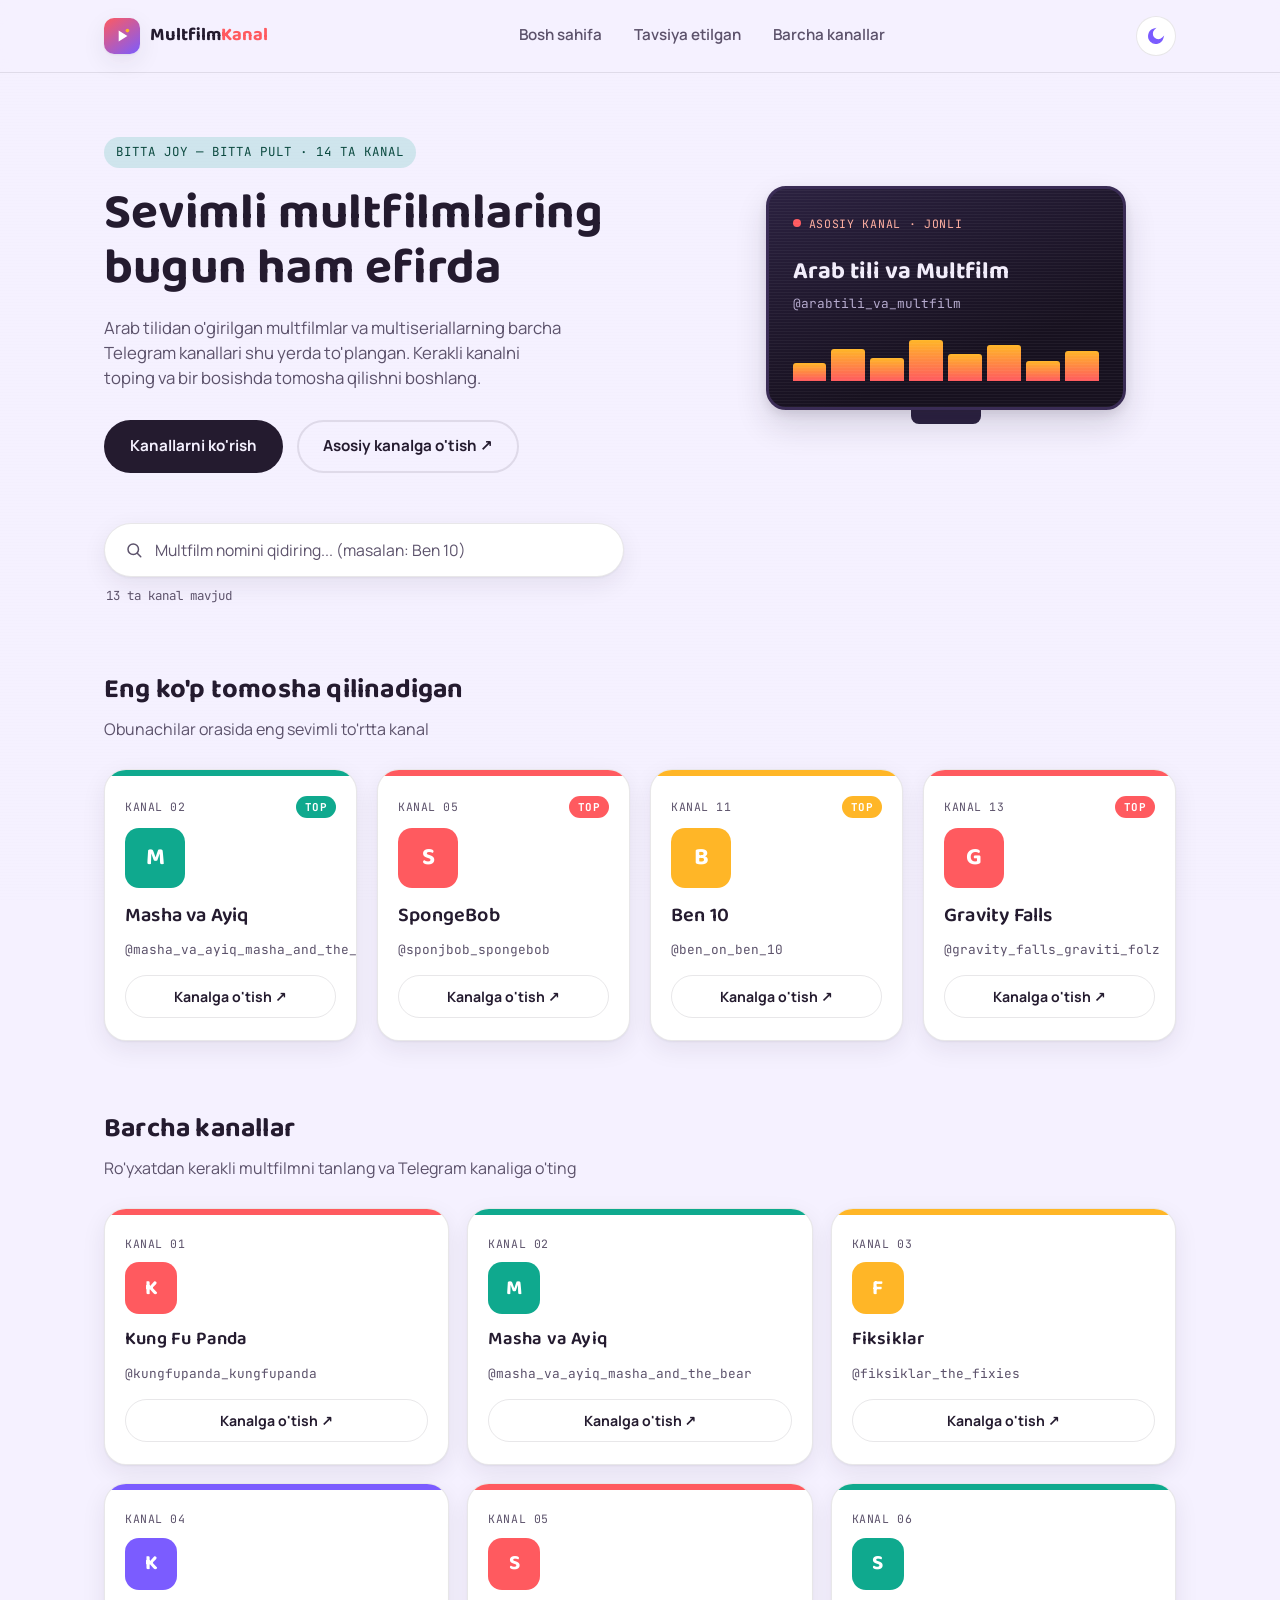
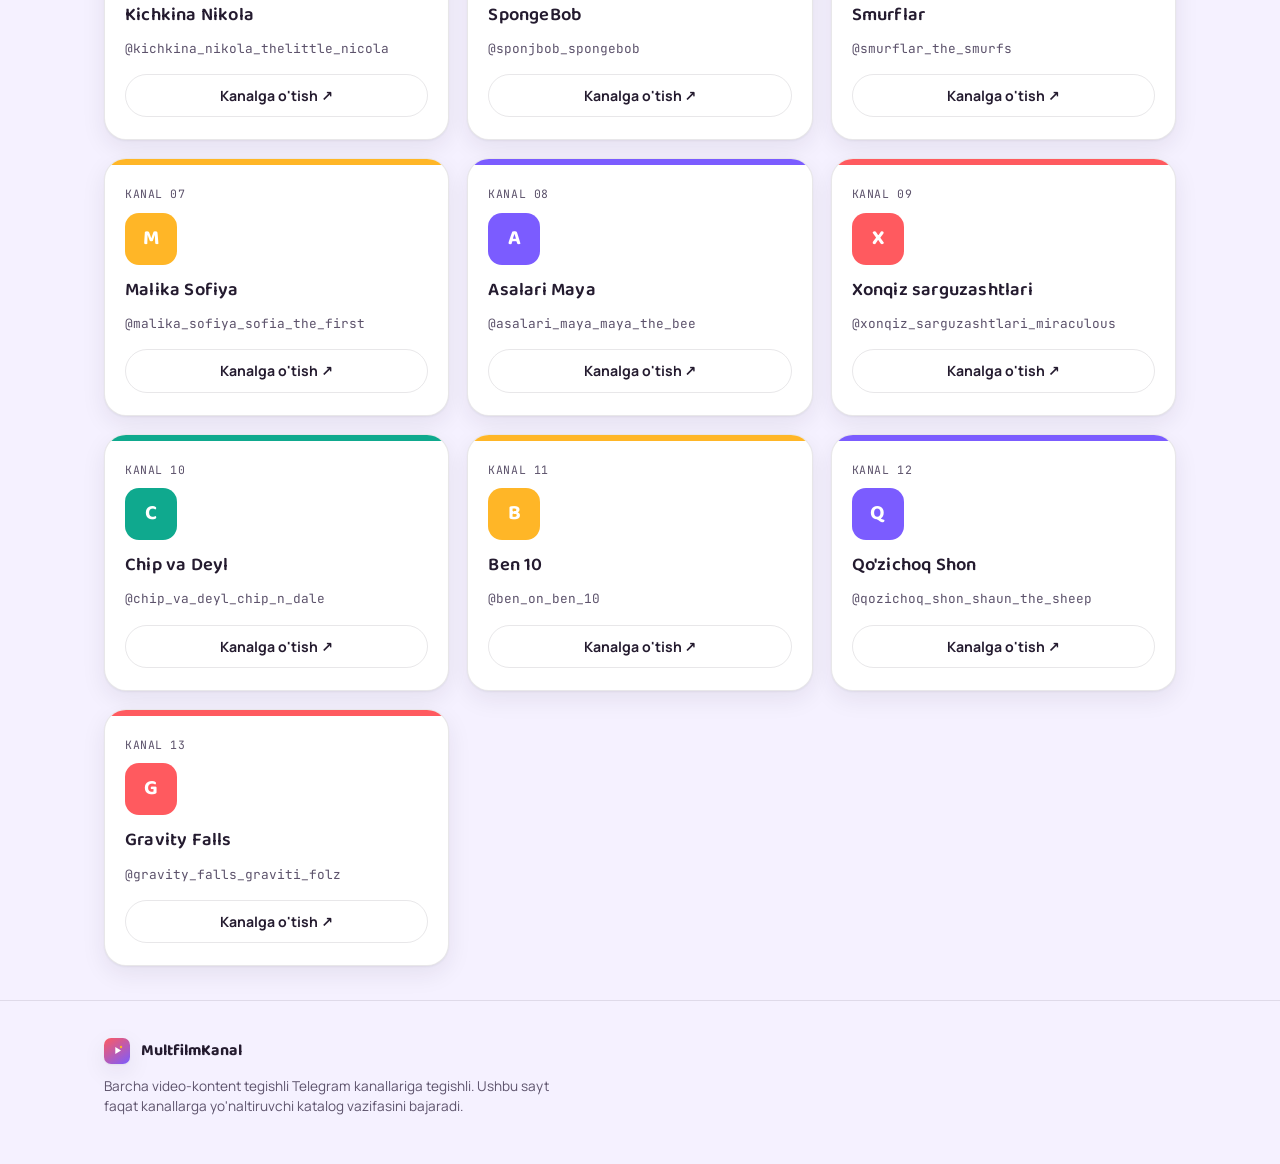
==== index.html @ b019adf6 "Rename index (1).html to index.html" ====
<!DOCTYPE html>
<html lang="uz">
<head>
<meta charset="UTF-8">
<meta name="viewport" content="width=device-width, initial-scale=1.0">
<title>Multfilm Kanal — Arabcha multfilmlar to'plami</title>
<meta name="description" content="Bolalar uchun sevimli multfilmlarning Telegram kanallari bir joyda. Masha va Ayiq, SpongeBob, Ben 10 va yana ko'plab multiseriallar.">
<link rel="preconnect" href="https://fonts.googleapis.com">
<link href="https://fonts.googleapis.com/css2?family=Baloo+2:wght@500;600;700;800&family=Manrope:wght@400;500;600;700;800&family=JetBrains+Mono:wght@500;700&display=swap" rel="stylesheet">
<style>
/* ============================================
   TOKENS
   ============================================ */
:root{
  --paper: #F5F1FF;
  --paper-alt: #FFFFFF;
  --ink: #241B2F;
  --ink-soft: #5C526B;
  --line: rgba(36,27,47,0.10);

  --coral: #FF5A5F;
  --coral-ink: #7A1F22;
  --teal: #0FA98E;
  --teal-ink: #0B4A40;
  --gold: #FFB627;
  --gold-ink: #6B4B00;
  --violet: #7B5CFF;
  --violet-ink: #362472;

  --card-bg: #FFFFFF;
  --shadow: 0 1px 2px rgba(36,27,47,0.06), 0 8px 24px rgba(36,27,47,0.08);
  --shadow-hover: 0 4px 10px rgba(36,27,47,0.10), 0 16px 32px rgba(36,27,47,0.14);

  --radius-lg: 22px;
  --radius-md: 14px;
  --radius-sm: 8px;

  --font-display: 'Baloo 2', system-ui, sans-serif;
  --font-body: 'Manrope', system-ui, sans-serif;
  --font-mono: 'JetBrains Mono', monospace;

  color-scheme: light;
}

html[data-theme="dark"]{
  --paper: #17131F;
  --paper-alt: #1E1929;
  --ink: #F1ECFA;
  --ink-soft: #B3A8CC;
  --line: rgba(241,236,250,0.10);

  --card-bg: #241D31;
  --shadow: 0 1px 2px rgba(0,0,0,0.3), 0 8px 24px rgba(0,0,0,0.35);
  --shadow-hover: 0 4px 10px rgba(0,0,0,0.35), 0 16px 40px rgba(0,0,0,0.45);
  color-scheme: dark;
}

*{ box-sizing: border-box; }
html{ scroll-behavior: smooth; }
body{
  margin:0;
  background: var(--paper);
  color: var(--ink);
  font-family: var(--font-body);
  line-height: 1.5;
  -webkit-font-smoothing: antialiased;
  transition: background 0.35s ease, color 0.35s ease;
}

.wrap{
  max-width: 1120px;
  margin: 0 auto;
  padding: 0 24px;
}

h1,h2,h3{ font-family: var(--font-display); margin: 0; letter-spacing: 0.2px; }

a{ color: inherit; text-decoration: none; }

::selection{ background: var(--coral); color: white; }

/* faint CRT scanline texture, ambient only */
.scanlines{
  position: fixed;
  inset: 0;
  pointer-events: none;
  z-index: 1;
  opacity: 0.35;
  background: repeating-linear-gradient(
    0deg,
    rgba(36,27,47,0.02) 0px,
    rgba(36,27,47,0.02) 1px,
    transparent 1px,
    transparent 3px
  );
  mix-blend-mode: multiply;
}
html[data-theme="dark"] .scanlines{
  background: repeating-linear-gradient(
    0deg,
    rgba(255,255,255,0.02) 0px,
    rgba(255,255,255,0.02) 1px,
    transparent 1px,
    transparent 3px
  );
  mix-blend-mode: screen;
  opacity: 0.25;
}

@media (prefers-reduced-motion: reduce){
  html{ scroll-behavior: auto; }
  *{ animation-duration: 0.001ms !important; transition-duration: 0.001ms !important; }
}

/* ============================================
   HEADER
   ============================================ */
.site-header{
  position: sticky;
  top: 0;
  z-index: 20;
  background: color-mix(in srgb, var(--paper) 88%, transparent);
  backdrop-filter: blur(10px);
  border-bottom: 1px solid var(--line);
}
.header-inner{
  display:flex;
  align-items:center;
  justify-content: space-between;
  height: 72px;
}
.logo{ display:flex; align-items:center; gap:10px; font-family: var(--font-display); font-weight:700; font-size:1.15rem; }
.logo-badge{
  display:inline-flex; align-items:center; justify-content:center;
  width:36px; height:36px; border-radius: 10px;
  background: linear-gradient(145deg, var(--coral), var(--violet));
  color:white; font-weight:800; font-size:1.05rem;
  box-shadow: var(--shadow);
}
.logo-badge.small{ width:26px; height:26px; font-size:0.85rem; border-radius:7px; vertical-align:middle; margin-right:8px;}
.logo-accent{ color: var(--coral); }

.main-nav{ display:flex; gap: 28px; }
.main-nav a{
  font-weight:600; font-size:0.95rem; color: var(--ink-soft);
  padding: 6px 2px; border-bottom: 2px solid transparent;
  transition: color 0.2s, border-color 0.2s;
}
.main-nav a:hover{ color: var(--ink); border-color: var(--coral); }

.theme-toggle{
  width:40px; height:40px; border-radius: 50%;
  border: 1px solid var(--line);
  background: var(--card-bg);
  display:flex; align-items:center; justify-content:center;
  cursor:pointer; color: var(--ink);
  transition: transform 0.2s, background 0.2s;
}
.theme-toggle:hover{ transform: translateY(-1px); }
.theme-toggle svg{ fill:none; stroke:currentColor; stroke-width:1.8; }
.theme-toggle .icon-sun{ fill: var(--gold); stroke: var(--gold); display:none; }
.theme-toggle .icon-moon{ fill: var(--violet); stroke: var(--violet); display:block; }
html[data-theme="dark"] .theme-toggle .icon-sun{ display:block; }
html[data-theme="dark"] .theme-toggle .icon-moon{ display:none; }

@media (max-width: 720px){
  .main-nav{ display:none; }
}

/* ============================================
   HERO
   ============================================ */
.hero{ padding: 64px 0 40px; position:relative; z-index:2; }
.hero-inner{
  display:grid;
  grid-template-columns: 1.1fr 0.9fr;
  gap: 48px;
  align-items:center;
}
.eyebrow{
  font-family: var(--font-mono);
  font-size: 0.78rem;
  letter-spacing: 0.08em;
  text-transform: uppercase;
  color: var(--teal-ink);
  background: color-mix(in srgb, var(--teal) 16%, transparent);
  display:inline-block;
  padding: 6px 12px;
  border-radius: 999px;
  margin: 0 0 18px;
}
html[data-theme="dark"] .eyebrow{ color: #6FE4CF; background: color-mix(in srgb, var(--teal) 22%, transparent); }

.hero h1{
  font-size: clamp(2.1rem, 4vw, 3.1rem);
  font-weight: 700;
  line-height: 1.12;
  margin-bottom: 18px;
}
.hero-lead{
  color: var(--ink-soft);
  font-size: 1.05rem;
  max-width: 46ch;
  margin: 0 0 30px;
}
.hero-actions{ display:flex; gap:14px; flex-wrap:wrap; }

.btn{
  display:inline-flex; align-items:center; gap:8px;
  padding: 13px 24px;
  border-radius: 999px;
  font-weight: 700;
  font-size: 0.95rem;
  cursor:pointer;
  border: 2px solid transparent;
  transition: transform 0.15s ease, box-shadow 0.15s ease, background 0.15s ease;
}
.btn-primary{
  background: var(--ink);
  color: var(--paper);
}
html[data-theme="dark"] .btn-primary{ background: var(--coral); color: #201217; }
.btn-primary:hover{ transform: translateY(-2px); box-shadow: var(--shadow-hover); }
.btn-ghost{
  border-color: var(--line);
  color: var(--ink);
  background: transparent;
}
.btn-ghost:hover{ border-color: var(--coral); color: var(--coral); }

/* hero "TV" screen */
.hero-screen{ display:flex; justify-content:center; }
.screen-frame{ width: 100%; max-width: 360px; }
.screen-glass{
  background: linear-gradient(160deg, #2B2140, #17111F 70%);
  border-radius: 20px;
  padding: 26px 24px;
  color: #F1ECFA;
  box-shadow: var(--shadow-hover);
  position: relative;
  overflow: hidden;
  border: 3px solid #3A2C55;
}
.screen-glass::before{
  content:"";
  position:absolute; inset:0;
  background: repeating-linear-gradient(0deg, rgba(255,255,255,0.045) 0px, rgba(255,255,255,0.045) 1px, transparent 1px, transparent 3px);
  pointer-events:none;
}
.screen-topbar{
  font-family: var(--font-mono);
  font-size: 0.72rem;
  letter-spacing: 0.06em;
  display:flex; align-items:center; gap:8px;
  color: #FFAFA0;
  margin-bottom: 22px;
}
.rec-dot{
  width:8px; height:8px; border-radius:50%;
  background: var(--coral);
  box-shadow: 0 0 0 0 rgba(255,90,95,0.6);
  animation: pulse 1.8s infinite;
}
@keyframes pulse{
  0%{ box-shadow: 0 0 0 0 rgba(255,90,95,0.55); }
  70%{ box-shadow: 0 0 0 8px rgba(255,90,95,0); }
  100%{ box-shadow: 0 0 0 0 rgba(255,90,95,0); }
}
.screen-channel-name{ font-family: var(--font-display); font-size: 1.5rem; font-weight:700; margin-bottom:4px; }
.screen-sub{ font-family: var(--font-mono); font-size:0.8rem; color:#B3A8CC; margin-bottom: 22px; }
.screen-bars{ display:flex; align-items:flex-end; gap:5px; height: 46px; }
.screen-bars span{
  flex:1; border-radius:3px 3px 0 0;
  background: linear-gradient(180deg, var(--gold), var(--coral));
  animation: bounce 1.4s ease-in-out infinite;
}
.screen-bars span:nth-child(1){ height:40%; animation-delay:0s; }
.screen-bars span:nth-child(2){ height:70%; animation-delay:0.1s; }
.screen-bars span:nth-child(3){ height:50%; animation-delay:0.2s; }
.screen-bars span:nth-child(4){ height:90%; animation-delay:0.3s; }
.screen-bars span:nth-child(5){ height:60%; animation-delay:0.4s; }
.screen-bars span:nth-child(6){ height:80%; animation-delay:0.5s; }
.screen-bars span:nth-child(7){ height:45%; animation-delay:0.6s; }
.screen-bars span:nth-child(8){ height:65%; animation-delay:0.7s; }
@keyframes bounce{
  0%,100%{ transform: scaleY(1); }
  50%{ transform: scaleY(0.55); }
}
.screen-stand{
  width: 70px; height: 14px; margin: 0 auto;
  background: #2B2140;
  border-radius: 0 0 8px 8px;
}

/* ============================================
   SEARCH
   ============================================ */
.search-section{ padding: 10px 0 30px; position:relative; z-index:2; }
.search-box{
  display:flex; align-items:center; gap:10px;
  background: var(--card-bg);
  border: 1px solid var(--line);
  border-radius: 999px;
  padding: 14px 20px;
  max-width: 520px;
  box-shadow: var(--shadow);
}
.search-box svg{ color: var(--ink-soft); flex-shrink:0; }
.search-box input{
  border:none; outline:none; background:transparent;
  font-family: var(--font-body); font-size: 0.98rem; color: var(--ink);
  width:100%;
}
.search-box input::placeholder{ color: var(--ink-soft); }
.search-count{ font-family: var(--font-mono); font-size:0.78rem; color: var(--ink-soft); margin: 10px 2px 0; }

/* ============================================
   SECTION HEAD
   ============================================ */
.section-head{ margin-bottom: 28px; }
.section-head h2{ font-size: 1.7rem; margin-bottom:6px; }
.section-head p{ color: var(--ink-soft); margin:0; }

.featured-section, .all-section{ padding: 34px 0; position:relative; z-index:2; }

/* ============================================
   CARDS
   ============================================ */
.featured-grid{
  display:grid;
  grid-template-columns: repeat(4, 1fr);
  gap: 20px;
}
.channels-grid{
  display:grid;
  grid-template-columns: repeat(3, 1fr);
  gap: 18px;
}

@media (max-width: 960px){
  .hero-inner{ grid-template-columns: 1fr; }
  .hero-screen{ order:-1; }
  .featured-grid{ grid-template-columns: repeat(2, 1fr); }
  .channels-grid{ grid-template-columns: repeat(2, 1fr); }
}
@media (max-width: 560px){
  .featured-grid{ grid-template-columns: 1fr; }
  .channels-grid{ grid-template-columns: 1fr; }
}

.channel-card{
  background: var(--card-bg);
  border-radius: var(--radius-lg);
  border: 1px solid var(--line);
  box-shadow: var(--shadow);
  overflow: hidden;
  display:flex;
  flex-direction: column;
  transition: transform 0.2s ease, box-shadow 0.2s ease;
  position: relative;
}
.channel-card:hover{ transform: translateY(-4px); box-shadow: var(--shadow-hover); }

.card-strip{ height: 6px; width:100%; }

.card-body{ padding: 20px 20px 22px; display:flex; flex-direction:column; gap:10px; flex:1; }

.card-top{ display:flex; align-items:center; justify-content:space-between; }
.card-number{
  font-family: var(--font-mono);
  font-size: 0.72rem;
  color: var(--ink-soft);
  letter-spacing: 0.05em;
}
.card-tag{
  font-family: var(--font-mono);
  font-size: 0.68rem;
  letter-spacing: 0.04em;
  padding: 3px 9px;
  border-radius: 999px;
  font-weight: 700;
}

.card-icon{
  width: 52px; height: 52px;
  border-radius: 14px;
  display:flex; align-items:center; justify-content:center;
  font-family: var(--font-display); font-weight:700; font-size:1.3rem; color:white;
  margin-bottom: 2px;
  position: relative;
  overflow: hidden;
}
.card-icon-img{
  position:absolute; inset:0;
  width:100%; height:100%;
  object-fit: cover;
}
.card-icon-fallback{
  position:relative;
  z-index:0;
}

.card-name{ font-family: var(--font-display); font-size: 1.15rem; font-weight:600; margin:0; }
.card-handle{ font-family: var(--font-mono); font-size: 0.8rem; color: var(--ink-soft); margin:0 0 6px; }

.card-cta{
  margin-top:auto;
  display:flex; align-items:center; justify-content:center; gap:6px;
  padding: 10px 16px;
  border-radius: 999px;
  font-weight:700; font-size: 0.88rem;
  border: 1.5px solid var(--line);
  transition: background 0.18s ease, color 0.18s ease, border-color 0.18s ease;
}
.channel-card:hover .card-cta{
  background: var(--ink);
  color: var(--paper);
  border-color: var(--ink);
}

.featured-grid .channel-card .card-icon{ width:60px; height:60px; font-size:1.5rem; }
.featured-grid .channel-card .card-name{ font-size:1.25rem; }

.empty-state{
  text-align:center;
  color: var(--ink-soft);
  padding: 40px 0;
  font-family: var(--font-mono);
  font-size: 0.9rem;
}

/* ============================================
   FOOTER
   ============================================ */
.site-footer{
  border-top: 1px solid var(--line);
  padding: 36px 0 48px;
  position:relative; z-index:2;
}
.footer-inner{ display:flex; flex-direction:column; gap:12px; }
.footer-title{ font-family: var(--font-display); font-weight:700; }
.footer-inner p{ color: var(--ink-soft); font-size:0.85rem; max-width: 60ch; margin:0; }

</style>
</head>
<body>

<div class="scanlines" aria-hidden="true"></div>

<header class="site-header">
  <div class="wrap header-inner">
    <a href="#top" class="logo">
      <span class="logo-badge">
        <svg width="20" height="20" viewBox="0 0 24 24" fill="none">
          <path d="M8 5.5v13l10.5-6.5L8 5.5z" fill="white"/>
          <circle cx="18.5" cy="5.5" r="2.2" fill="#FFB627"/>
        </svg>
      </span>
      <span class="logo-text">Multfilm<span class="logo-accent">Kanal</span></span>
    </a>
    <nav class="main-nav">
      <a href="#top">Bosh sahifa</a>
      <a href="#tavsiya">Tavsiya etilgan</a>
      <a href="#hammasi">Barcha kanallar</a>
    </nav>
    <button id="theme-toggle" class="theme-toggle" aria-label="Rejimni almashtirish" title="Tungi/kunduzgi rejim">
      <svg class="icon-sun" viewBox="0 0 24 24" width="20" height="20"><circle cx="12" cy="12" r="4.5"/><path d="M12 2.5v3M12 18.5v3M4.2 4.2l2.1 2.1M17.7 17.7l2.1 2.1M2.5 12h3M18.5 12h3M4.2 19.8l2.1-2.1M17.7 6.3l2.1-2.1" stroke-linecap="round"/></svg>
      <svg class="icon-moon" viewBox="0 0 24 24" width="20" height="20"><path d="M20 14.5A8.5 8.5 0 1 1 9.5 4a7 7 0 0 0 10.5 10.5Z"/></svg>
    </button>
  </div>
</header>

<main id="top">

  <!-- HERO -->
  <section class="hero">
    <div class="wrap hero-inner">
      <div class="hero-copy">
        <p class="eyebrow">Bitta joy — bitta pult · 14 ta kanal</p>
        <h1>Sevimli multfilmlaring bugun ham efirda</h1>
        <p class="hero-lead">Arab tilidan o'girilgan multfilmlar va multiseriallarning barcha Telegram kanallari shu yerda to'plangan. Kerakli kanalni toping va bir bosishda tomosha qilishni boshlang.</p>
        <div class="hero-actions">
          <a href="#hammasi" class="btn btn-primary">Kanallarni ko'rish</a>
          <a href="https://t.me/arabtili_va_multfilm" target="_blank" rel="noopener" class="btn btn-ghost">Asosiy kanalga o'tish ↗</a>
        </div>
      </div>

      <div class="hero-screen" aria-hidden="true">
        <div class="screen-frame">
          <div class="screen-glass">
            <div class="screen-topbar">
              <span class="rec-dot"></span> ASOSIY KANAL · JONLI
            </div>
            <div class="screen-channel-name">Arab tili va Multfilm</div>
            <div class="screen-sub">@arabtili_va_multfilm</div>
            <div class="screen-bars">
              <span></span><span></span><span></span><span></span><span></span><span></span><span></span><span></span>
            </div>
          </div>
          <div class="screen-stand"></div>
        </div>
      </div>
    </div>
  </section>

  <!-- SEARCH -->
  <section class="search-section">
    <div class="wrap">
      <div class="search-box">
        <svg width="18" height="18" viewBox="0 0 24 24" fill="none" stroke="currentColor" stroke-width="2"><circle cx="11" cy="11" r="7"/><path d="M21 21l-4.3-4.3" stroke-linecap="round"/></svg>
        <input type="text" id="search-input" placeholder="Multfilm nomini qidiring... (masalan: Ben 10)" aria-label="Multfilm qidirish">
      </div>
      <p id="search-count" class="search-count"></p>
    </div>
  </section>

  <!-- FEATURED -->
  <section id="tavsiya" class="featured-section">
    <div class="wrap">
      <div class="section-head">
        <h2>Eng ko'p tomosha qilinadigan</h2>
        <p>Obunachilar orasida eng sevimli to'rtta kanal</p>
      </div>
      <div id="featured-grid" class="featured-grid"></div>
    </div>
  </section>

  <!-- ALL CHANNELS -->
  <section id="hammasi" class="all-section">
    <div class="wrap">
      <div class="section-head">
        <h2>Barcha kanallar</h2>
        <p>Ro'yxatdan kerakli multfilmni tanlang va Telegram kanaliga o'ting</p>
      </div>
      <div id="channels-grid" class="channels-grid"></div>
      <p id="empty-state" class="empty-state" hidden>Hech narsa topilmadi. Boshqa nom bilan qidirib ko'ring.</p>
    </div>
  </section>

</main>

<footer class="site-footer">
  <div class="wrap footer-inner">
    <div>
      <span class="logo-badge small">
        <svg width="13" height="13" viewBox="0 0 24 24" fill="none">
          <path d="M8 5.5v13l10.5-6.5L8 5.5z" fill="white"/>
          <circle cx="18.5" cy="5.5" r="2.2" fill="#FFB627"/>
        </svg>
      </span>
      <span class="footer-title">MultfilmKanal</span>
    </div>
    <p>Barcha video-kontent tegishli Telegram kanallariga tegishli. Ushbu sayt faqat kanallarga yo'naltiruvchi katalog vazifasini bajaradi.</p>
  </div>
</footer>

<script>
/* ============================================
   MA'LUMOTLAR — yangi multfilm qo'shish uchun
   shunchaki quyidagi ro'yxatga qator qo'shing.
   featured: true qilib belgilasangiz, u kanal
   "Eng ko'p tomosha qilinadigan" bo'limida chiqadi.

   RASM QO'SHISH: "image" maydonidagi nom bilan
   rasmni "images" papkasiga (index.html bilan bir
   joyda) joylang. Rasm topilmasa, avtomatik harf
   ko'rsatiladi — sayt buzilmaydi.
   ============================================ */
const CHANNELS = [
  { name: "Kung Fu Panda",           handle: "kungfupanda_kungfupanda",        image: "images/kung-fu-panda.jpg",   featured: false },
  { name: "Masha va Ayiq",           handle: "masha_va_ayiq_masha_and_the_bear", image: "images/masha-va-ayiq.jpg", featured: true  },
  { name: "Fiksiklar",               handle: "fiksiklar_the_fixies",            image: "images/fiksiklar.jpg",       featured: false },
  { name: "Kichkina Nikola",         handle: "kichkina_nikola_thelittle_nicola", image: "images/kichkina-nikola.jpg", featured: false },
  { name: "SpongeBob",               handle: "sponjbob_spongebob",              image: "images/spongebob.jpg",       featured: true  },
  { name: "Smurflar",                handle: "smurflar_the_smurfs",             image: "images/smurflar.jpg",        featured: false },
  { name: "Malika Sofiya",           handle: "malika_sofiya_sofia_the_first",   image: "images/malika-sofiya.jpg",   featured: false },
  { name: "Asalari Maya",            handle: "asalari_maya_maya_the_bee",       image: "images/asalari-maya.jpg",    featured: false },
  { name: "Xonqiz sarguzashtlari",   handle: "xonqiz_sarguzashtlari_miraculous", image: "images/xonqiz.jpg",         featured: false },
  { name: "Chip va Deyl",            handle: "chip_va_deyl_chip_n_dale",        image: "images/chip-va-deyl.jpg",    featured: false },
  { name: "Ben 10",                  handle: "ben_on_ben_10",                   image: "images/ben-10.jpg",          featured: true  },
  { name: "Qo'zichoq Shon",          handle: "qozichoq_shon_shaun_the_sheep",   image: "images/qozichoq-shon.jpg",   featured: false },
  { name: "Gravity Falls",           handle: "gravity_falls_graviti_folz",      image: "images/gravity-falls.jpg",   featured: true  },
];

const ACCENTS = ["coral", "teal", "gold", "violet"];
const ACCENT_HEX = {
  coral:  "var(--coral)",
  teal:   "var(--teal)",
  gold:   "var(--gold)",
  violet: "var(--violet)",
};

function telegramUrl(handle){
  return `https://t.me/${handle}`;
}

function makeCard(channel, index, opts = {}){
  const accent = ACCENTS[index % ACCENTS.length];
  const number = String(index + 1).padStart(2, "0");
  const initial = channel.name.trim().charAt(0).toUpperCase();

  const card = document.createElement("a");
  card.href = telegramUrl(channel.handle);
  card.target = "_blank";
  card.rel = "noopener";
  card.className = "channel-card";
  card.dataset.name = channel.name.toLowerCase();

  card.innerHTML = `
    <div class="card-strip" style="background:${ACCENT_HEX[accent]}"></div>
    <div class="card-body">
      <div class="card-top">
        <span class="card-number">KANAL ${number}</span>
        ${opts.showBadge ? `<span class="card-tag" style="background:${ACCENT_HEX[accent]}; color:#fff;">TOP</span>` : ""}
      </div>
      <div class="card-icon" style="background:${ACCENT_HEX[accent]}">
        ${channel.image ? `<img src="${channel.image}" alt="${channel.name}" class="card-icon-img" onerror="this.remove()">` : ""}
        <span class="card-icon-fallback">${initial}</span>
      </div>
      <h3 class="card-name">${channel.name}</h3>
      <p class="card-handle">@${channel.handle}</p>
      <span class="card-cta">Kanalga o'tish ↗</span>
    </div>
  `;
  return card;
}

function render(){
  const featuredGrid = document.getElementById("featured-grid");
  const channelsGrid = document.getElementById("channels-grid");

  const featured = CHANNELS.filter(c => c.featured);
  featured.forEach((c, i) => {
    featuredGrid.appendChild(makeCard(c, CHANNELS.indexOf(c), { showBadge: true }));
  });

  CHANNELS.forEach((c, i) => {
    channelsGrid.appendChild(makeCard(c, i, { showBadge: false }));
  });
}

function setupSearch(){
  const input = document.getElementById("search-input");
  const emptyState = document.getElementById("empty-state");
  const countLabel = document.getElementById("search-count");
  const allCards = () => Array.from(document.querySelectorAll(".channels-grid .channel-card"));

  countLabel.textContent = `${CHANNELS.length} ta kanal mavjud`;

  input.addEventListener("input", () => {
    const q = input.value.trim().toLowerCase();
    let visible = 0;
    allCards().forEach(card => {
      const match = card.dataset.name.includes(q);
      card.style.display = match ? "" : "none";
      if(match) visible++;
    });
    emptyState.hidden = visible !== 0;
    countLabel.textContent = q
      ? `${visible} ta natija topildi`
      : `${CHANNELS.length} ta kanal mavjud`;
  });
}

function setupTheme(){
  const root = document.documentElement;
  const toggle = document.getElementById("theme-toggle");
  const saved = localStorage.getItem("mf-theme");
  const prefersDark = window.matchMedia("(prefers-color-scheme: dark)").matches;

  if(saved === "dark" || (!saved && prefersDark)){
    root.setAttribute("data-theme", "dark");
  }

  toggle.addEventListener("click", () => {
    const isDark = root.getAttribute("data-theme") === "dark";
    if(isDark){
      root.removeAttribute("data-theme");
      localStorage.setItem("mf-theme", "light");
    } else {
      root.setAttribute("data-theme", "dark");
      localStorage.setItem("mf-theme", "dark");
    }
  });
}

document.addEventListener("DOMContentLoaded", () => {
  render();
  setupSearch();
  setupTheme();
});

</script>
</body>
</html>
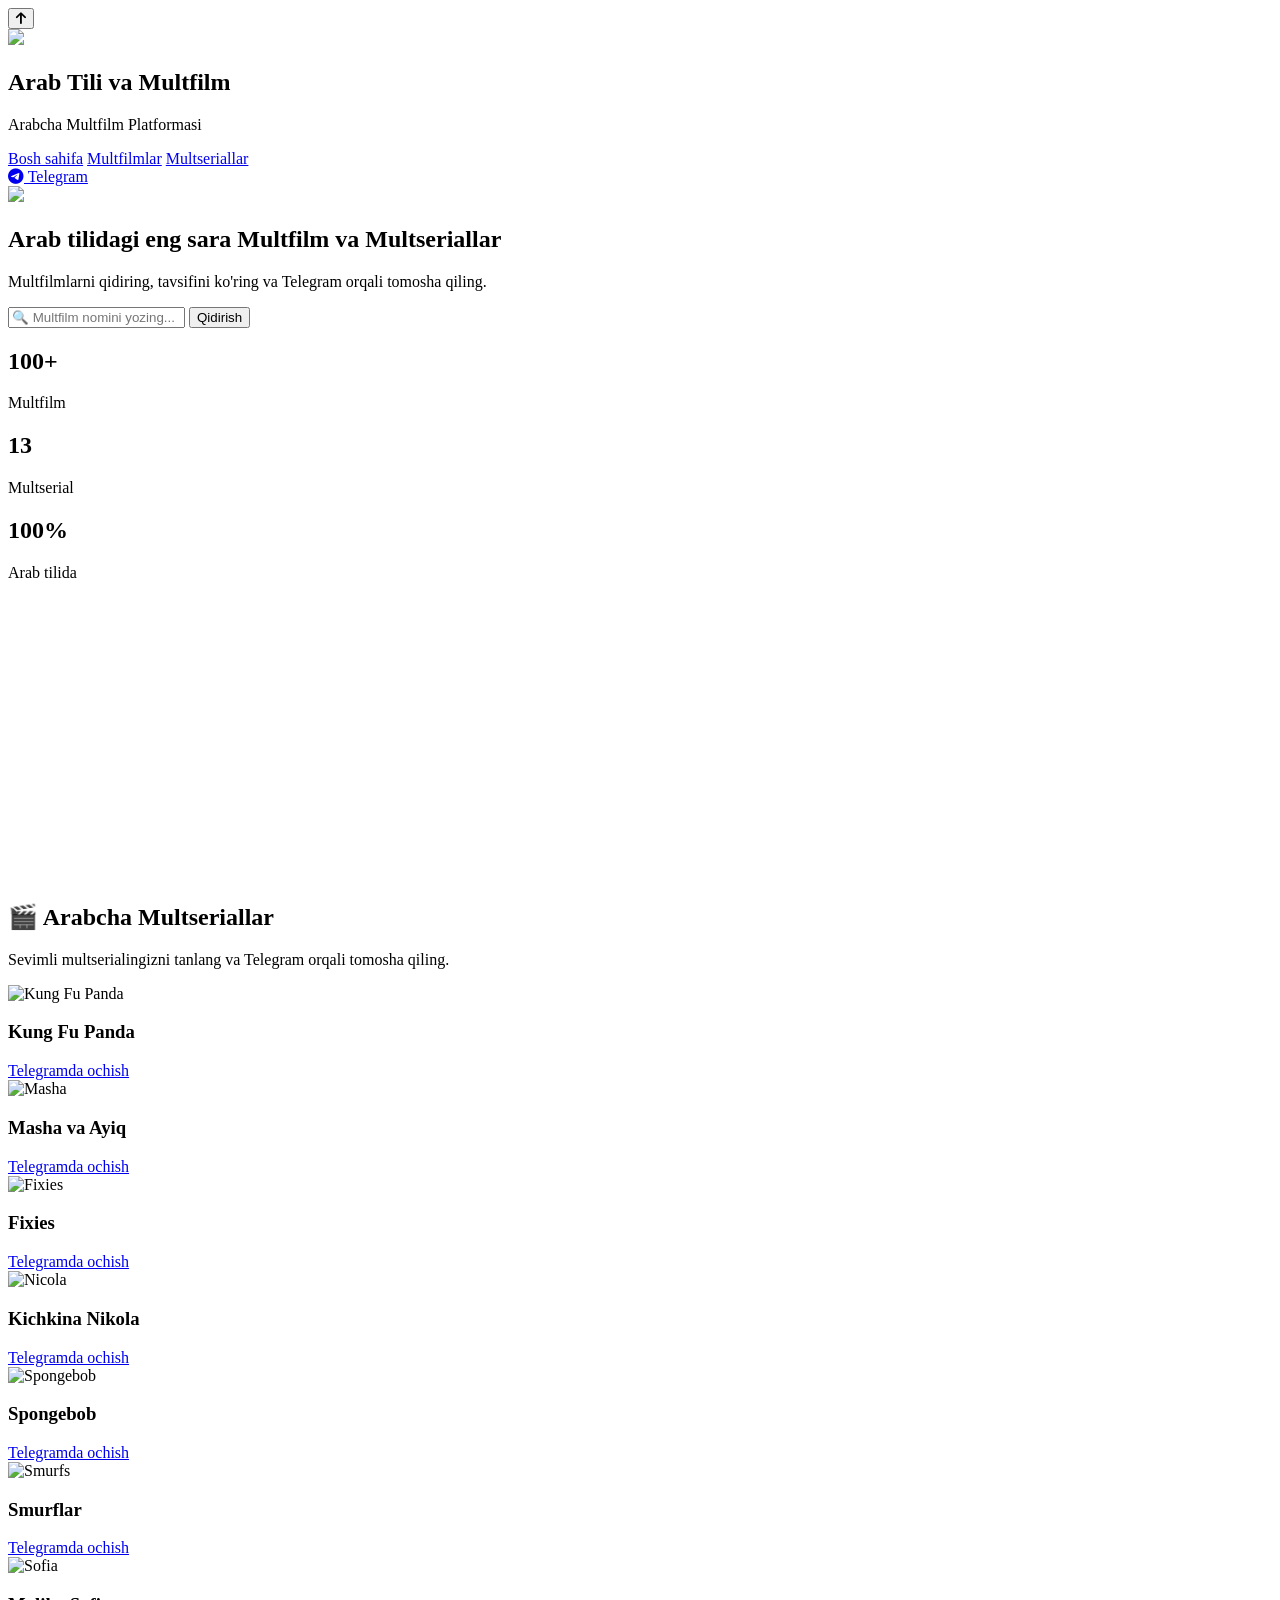
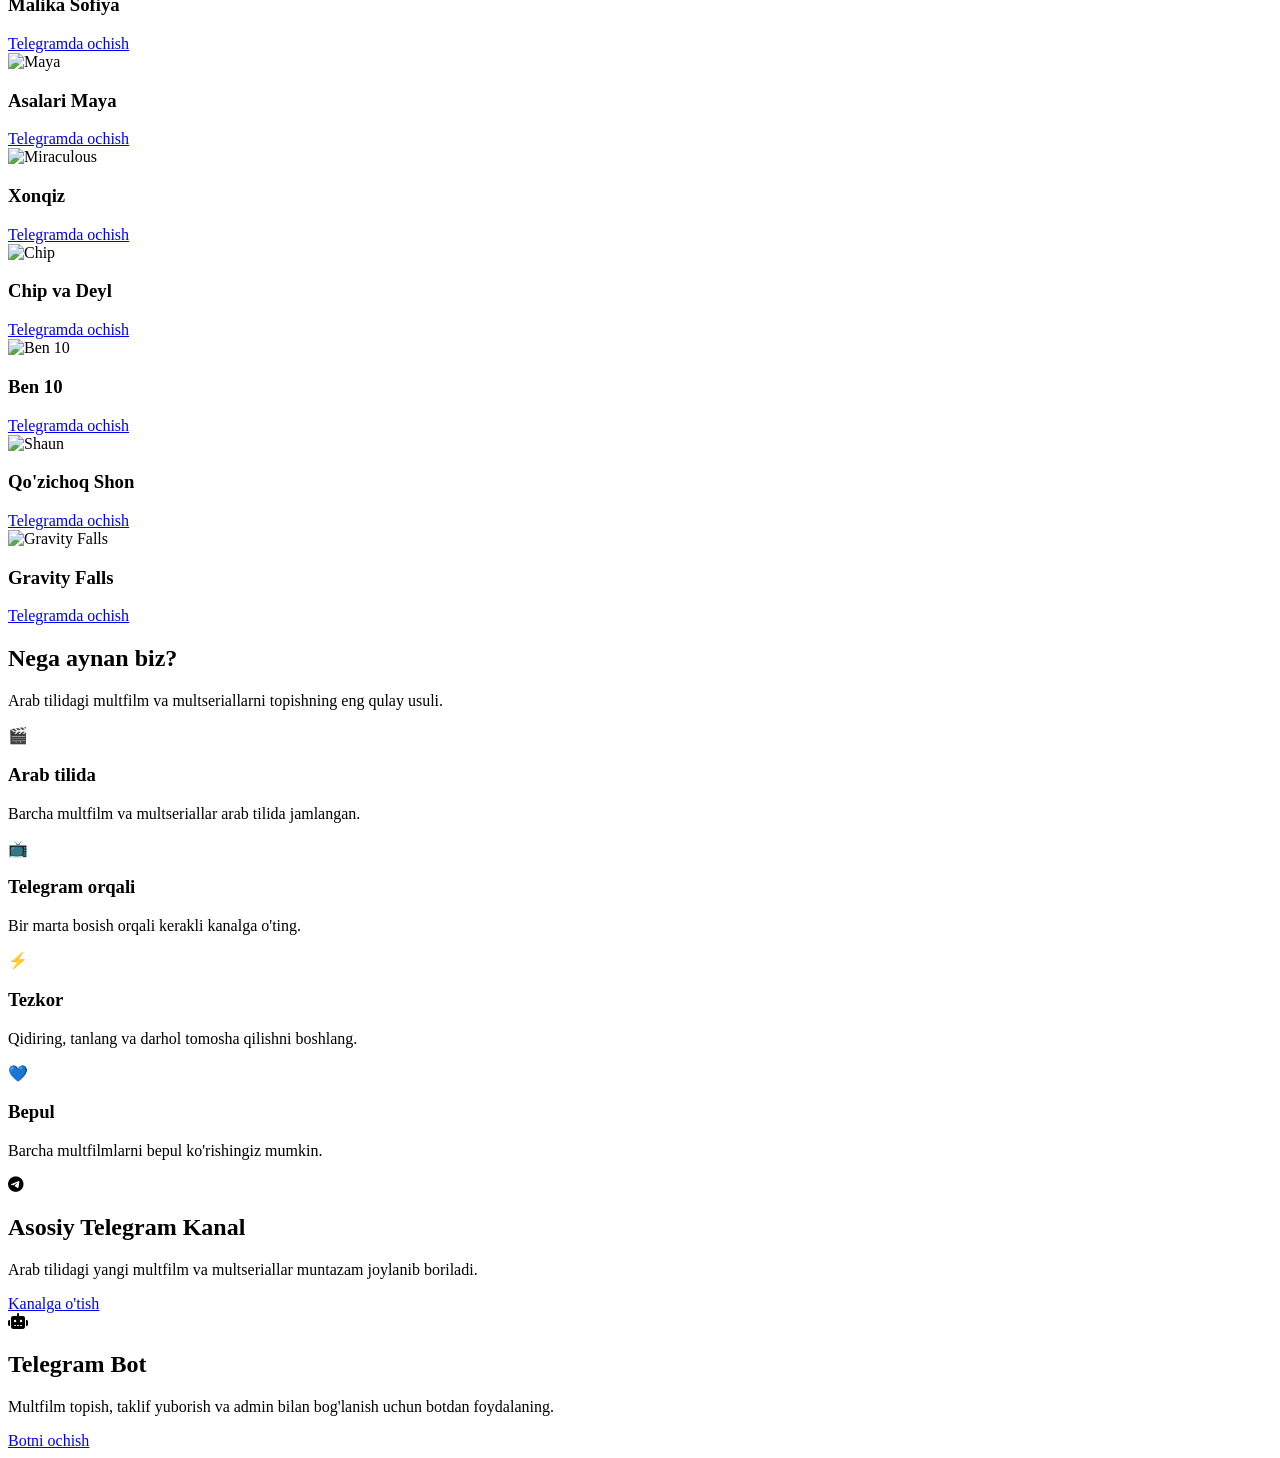
==== commit d8c7a3f0: "Rename home.html to index.html" ====
--- a/index.html
+++ b/index.html
@@ -1,695 +1,438 @@
-<!DOCTYPE html>
-<html lang="uz">
-<head>
-<meta charset="UTF-8">
-<meta name="viewport" content="width=device-width, initial-scale=1.0">
-<title>Multfilm Kanal — Arabcha multfilmlar to'plami</title>
-<meta name="description" content="Bolalar uchun sevimli multfilmlarning Telegram kanallari bir joyda. Masha va Ayiq, SpongeBob, Ben 10 va yana ko'plab multiseriallar.">
-<link rel="preconnect" href="https://fonts.googleapis.com">
-<link href="https://fonts.googleapis.com/css2?family=Baloo+2:wght@500;600;700;800&family=Manrope:wght@400;500;600;700;800&family=JetBrains+Mono:wght@500;700&display=swap" rel="stylesheet">
-<style>
-/* ============================================
-   TOKENS
-   ============================================ */
-:root{
-  --paper: #F5F1FF;
-  --paper-alt: #FFFFFF;
-  --ink: #241B2F;
-  --ink-soft: #5C526B;
-  --line: rgba(36,27,47,0.10);
-
-  --coral: #FF5A5F;
-  --coral-ink: #7A1F22;
-  --teal: #0FA98E;
-  --teal-ink: #0B4A40;
-  --gold: #FFB627;
-  --gold-ink: #6B4B00;
-  --violet: #7B5CFF;
-  --violet-ink: #362472;
-
-  --card-bg: #FFFFFF;
-  --shadow: 0 1px 2px rgba(36,27,47,0.06), 0 8px 24px rgba(36,27,47,0.08);
-  --shadow-hover: 0 4px 10px rgba(36,27,47,0.10), 0 16px 32px rgba(36,27,47,0.14);
-
-  --radius-lg: 22px;
-  --radius-md: 14px;
-  --radius-sm: 8px;
-
-  --font-display: 'Baloo 2', system-ui, sans-serif;
-  --font-body: 'Manrope', system-ui, sans-serif;
-  --font-mono: 'JetBrains Mono', monospace;
-
-  color-scheme: light;
-}
-
-html[data-theme="dark"]{
-  --paper: #17131F;
-  --paper-alt: #1E1929;
-  --ink: #F1ECFA;
-  --ink-soft: #B3A8CC;
-  --line: rgba(241,236,250,0.10);
-
-  --card-bg: #241D31;
-  --shadow: 0 1px 2px rgba(0,0,0,0.3), 0 8px 24px rgba(0,0,0,0.35);
-  --shadow-hover: 0 4px 10px rgba(0,0,0,0.35), 0 16px 40px rgba(0,0,0,0.45);
-  color-scheme: dark;
-}
-
-*{ box-sizing: border-box; }
-html{ scroll-behavior: smooth; }
-body{
-  margin:0;
-  background: var(--paper);
-  color: var(--ink);
-  font-family: var(--font-body);
-  line-height: 1.5;
-  -webkit-font-smoothing: antialiased;
-  transition: background 0.35s ease, color 0.35s ease;
-}
-
-.wrap{
-  max-width: 1120px;
-  margin: 0 auto;
-  padding: 0 24px;
-}
-
-h1,h2,h3{ font-family: var(--font-display); margin: 0; letter-spacing: 0.2px; }
-
-a{ color: inherit; text-decoration: none; }
-
-::selection{ background: var(--coral); color: white; }
-
-/* faint CRT scanline texture, ambient only */
-.scanlines{
-  position: fixed;
-  inset: 0;
-  pointer-events: none;
-  z-index: 1;
-  opacity: 0.35;
-  background: repeating-linear-gradient(
-    0deg,
-    rgba(36,27,47,0.02) 0px,
-    rgba(36,27,47,0.02) 1px,
-    transparent 1px,
-    transparent 3px
-  );
-  mix-blend-mode: multiply;
-}
-html[data-theme="dark"] .scanlines{
-  background: repeating-linear-gradient(
-    0deg,
-    rgba(255,255,255,0.02) 0px,
-    rgba(255,255,255,0.02) 1px,
-    transparent 1px,
-    transparent 3px
-  );
-  mix-blend-mode: screen;
-  opacity: 0.25;
-}
-
-@media (prefers-reduced-motion: reduce){
-  html{ scroll-behavior: auto; }
-  *{ animation-duration: 0.001ms !important; transition-duration: 0.001ms !important; }
-}
-
-/* ============================================
-   HEADER
-   ============================================ */
-.site-header{
-  position: sticky;
-  top: 0;
-  z-index: 20;
-  background: color-mix(in srgb, var(--paper) 88%, transparent);
-  backdrop-filter: blur(10px);
-  border-bottom: 1px solid var(--line);
-}
-.header-inner{
-  display:flex;
-  align-items:center;
-  justify-content: space-between;
-  height: 72px;
-}
-.logo{ display:flex; align-items:center; gap:10px; font-family: var(--font-display); font-weight:700; font-size:1.15rem; }
-.logo-badge{
-  display:inline-flex; align-items:center; justify-content:center;
-  width:36px; height:36px; border-radius: 10px;
-  background: linear-gradient(145deg, var(--coral), var(--violet));
-  color:white; font-weight:800; font-size:1.05rem;
-  box-shadow: var(--shadow);
-}
-.logo-badge.small{ width:26px; height:26px; font-size:0.85rem; border-radius:7px; vertical-align:middle; margin-right:8px;}
-.logo-accent{ color: var(--coral); }
-
-.main-nav{ display:flex; gap: 28px; }
-.main-nav a{
-  font-weight:600; font-size:0.95rem; color: var(--ink-soft);
-  padding: 6px 2px; border-bottom: 2px solid transparent;
-  transition: color 0.2s, border-color 0.2s;
-}
-.main-nav a:hover{ color: var(--ink); border-color: var(--coral); }
-
-.theme-toggle{
-  width:40px; height:40px; border-radius: 50%;
-  border: 1px solid var(--line);
-  background: var(--card-bg);
-  display:flex; align-items:center; justify-content:center;
-  cursor:pointer; color: var(--ink);
-  transition: transform 0.2s, background 0.2s;
-}
-.theme-toggle:hover{ transform: translateY(-1px); }
-.theme-toggle svg{ fill:none; stroke:currentColor; stroke-width:1.8; }
-.theme-toggle .icon-sun{ fill: var(--gold); stroke: var(--gold); display:none; }
-.theme-toggle .icon-moon{ fill: var(--violet); stroke: var(--violet); display:block; }
-html[data-theme="dark"] .theme-toggle .icon-sun{ display:block; }
-html[data-theme="dark"] .theme-toggle .icon-moon{ display:none; }
-
-@media (max-width: 720px){
-  .main-nav{ display:none; }
-}
-
-/* ============================================
-   HERO
-   ============================================ */
-.hero{ padding: 64px 0 40px; position:relative; z-index:2; }
-.hero-inner{
-  display:grid;
-  grid-template-columns: 1.1fr 0.9fr;
-  gap: 48px;
-  align-items:center;
-}
-.eyebrow{
-  font-family: var(--font-mono);
-  font-size: 0.78rem;
-  letter-spacing: 0.08em;
-  text-transform: uppercase;
-  color: var(--teal-ink);
-  background: color-mix(in srgb, var(--teal) 16%, transparent);
-  display:inline-block;
-  padding: 6px 12px;
-  border-radius: 999px;
-  margin: 0 0 18px;
-}
-html[data-theme="dark"] .eyebrow{ color: #6FE4CF; background: color-mix(in srgb, var(--teal) 22%, transparent); }
-
-.hero h1{
-  font-size: clamp(2.1rem, 4vw, 3.1rem);
-  font-weight: 700;
-  line-height: 1.12;
-  margin-bottom: 18px;
-}
-.hero-lead{
-  color: var(--ink-soft);
-  font-size: 1.05rem;
-  max-width: 46ch;
-  margin: 0 0 30px;
-}
-.hero-actions{ display:flex; gap:14px; flex-wrap:wrap; }
-
-.btn{
-  display:inline-flex; align-items:center; gap:8px;
-  padding: 13px 24px;
-  border-radius: 999px;
-  font-weight: 700;
-  font-size: 0.95rem;
-  cursor:pointer;
-  border: 2px solid transparent;
-  transition: transform 0.15s ease, box-shadow 0.15s ease, background 0.15s ease;
-}
-.btn-primary{
-  background: var(--ink);
-  color: var(--paper);
-}
-html[data-theme="dark"] .btn-primary{ background: var(--coral); color: #201217; }
-.btn-primary:hover{ transform: translateY(-2px); box-shadow: var(--shadow-hover); }
-.btn-ghost{
-  border-color: var(--line);
-  color: var(--ink);
-  background: transparent;
-}
-.btn-ghost:hover{ border-color: var(--coral); color: var(--coral); }
-
-/* hero "TV" screen */
-.hero-screen{ display:flex; justify-content:center; }
-.screen-frame{ width: 100%; max-width: 360px; }
-.screen-glass{
-  background: linear-gradient(160deg, #2B2140, #17111F 70%);
-  border-radius: 20px;
-  padding: 26px 24px;
-  color: #F1ECFA;
-  box-shadow: var(--shadow-hover);
-  position: relative;
-  overflow: hidden;
-  border: 3px solid #3A2C55;
-}
-.screen-glass::before{
-  content:"";
-  position:absolute; inset:0;
-  background: repeating-linear-gradient(0deg, rgba(255,255,255,0.045) 0px, rgba(255,255,255,0.045) 1px, transparent 1px, transparent 3px);
-  pointer-events:none;
-}
-.screen-topbar{
-  font-family: var(--font-mono);
-  font-size: 0.72rem;
-  letter-spacing: 0.06em;
-  display:flex; align-items:center; gap:8px;
-  color: #FFAFA0;
-  margin-bottom: 22px;
-}
-.rec-dot{
-  width:8px; height:8px; border-radius:50%;
-  background: var(--coral);
-  box-shadow: 0 0 0 0 rgba(255,90,95,0.6);
-  animation: pulse 1.8s infinite;
-}
-@keyframes pulse{
-  0%{ box-shadow: 0 0 0 0 rgba(255,90,95,0.55); }
-  70%{ box-shadow: 0 0 0 8px rgba(255,90,95,0); }
-  100%{ box-shadow: 0 0 0 0 rgba(255,90,95,0); }
-}
-.screen-channel-name{ font-family: var(--font-display); font-size: 1.5rem; font-weight:700; margin-bottom:4px; }
-.screen-sub{ font-family: var(--font-mono); font-size:0.8rem; color:#B3A8CC; margin-bottom: 22px; }
-.screen-bars{ display:flex; align-items:flex-end; gap:5px; height: 46px; }
-.screen-bars span{
-  flex:1; border-radius:3px 3px 0 0;
-  background: linear-gradient(180deg, var(--gold), var(--coral));
-  animation: bounce 1.4s ease-in-out infinite;
-}
-.screen-bars span:nth-child(1){ height:40%; animation-delay:0s; }
-.screen-bars span:nth-child(2){ height:70%; animation-delay:0.1s; }
-.screen-bars span:nth-child(3){ height:50%; animation-delay:0.2s; }
-.screen-bars span:nth-child(4){ height:90%; animation-delay:0.3s; }
-.screen-bars span:nth-child(5){ height:60%; animation-delay:0.4s; }
-.screen-bars span:nth-child(6){ height:80%; animation-delay:0.5s; }
-.screen-bars span:nth-child(7){ height:45%; animation-delay:0.6s; }
-.screen-bars span:nth-child(8){ height:65%; animation-delay:0.7s; }
-@keyframes bounce{
-  0%,100%{ transform: scaleY(1); }
-  50%{ transform: scaleY(0.55); }
-}
-.screen-stand{
-  width: 70px; height: 14px; margin: 0 auto;
-  background: #2B2140;
-  border-radius: 0 0 8px 8px;
-}
-
-/* ============================================
-   SEARCH
-   ============================================ */
-.search-section{ padding: 10px 0 30px; position:relative; z-index:2; }
-.search-box{
-  display:flex; align-items:center; gap:10px;
-  background: var(--card-bg);
-  border: 1px solid var(--line);
-  border-radius: 999px;
-  padding: 14px 20px;
-  max-width: 520px;
-  box-shadow: var(--shadow);
-}
-.search-box svg{ color: var(--ink-soft); flex-shrink:0; }
-.search-box input{
-  border:none; outline:none; background:transparent;
-  font-family: var(--font-body); font-size: 0.98rem; color: var(--ink);
-  width:100%;
-}
-.search-box input::placeholder{ color: var(--ink-soft); }
-.search-count{ font-family: var(--font-mono); font-size:0.78rem; color: var(--ink-soft); margin: 10px 2px 0; }
-
-/* ============================================
-   SECTION HEAD
-   ============================================ */
-.section-head{ margin-bottom: 28px; }
-.section-head h2{ font-size: 1.7rem; margin-bottom:6px; }
-.section-head p{ color: var(--ink-soft); margin:0; }
-
-.featured-section, .all-section{ padding: 34px 0; position:relative; z-index:2; }
-
-/* ============================================
-   CARDS
-   ============================================ */
-.featured-grid{
-  display:grid;
-  grid-template-columns: repeat(4, 1fr);
-  gap: 20px;
-}
-.channels-grid{
-  display:grid;
-  grid-template-columns: repeat(3, 1fr);
-  gap: 18px;
-}
-
-@media (max-width: 960px){
-  .hero-inner{ grid-template-columns: 1fr; }
-  .hero-screen{ order:-1; }
-  .featured-grid{ grid-template-columns: repeat(2, 1fr); }
-  .channels-grid{ grid-template-columns: repeat(2, 1fr); }
-}
-@media (max-width: 560px){
-  .featured-grid{ grid-template-columns: 1fr; }
-  .channels-grid{ grid-template-columns: 1fr; }
-}
-
-.channel-card{
-  background: var(--card-bg);
-  border-radius: var(--radius-lg);
-  border: 1px solid var(--line);
-  box-shadow: var(--shadow);
-  overflow: hidden;
-  display:flex;
-  flex-direction: column;
-  transition: transform 0.2s ease, box-shadow 0.2s ease;
-  position: relative;
-}
-.channel-card:hover{ transform: translateY(-4px); box-shadow: var(--shadow-hover); }
-
-.card-strip{ height: 6px; width:100%; }
-
-.card-body{ padding: 20px 20px 22px; display:flex; flex-direction:column; gap:10px; flex:1; }
-
-.card-top{ display:flex; align-items:center; justify-content:space-between; }
-.card-number{
-  font-family: var(--font-mono);
-  font-size: 0.72rem;
-  color: var(--ink-soft);
-  letter-spacing: 0.05em;
-}
-.card-tag{
-  font-family: var(--font-mono);
-  font-size: 0.68rem;
-  letter-spacing: 0.04em;
-  padding: 3px 9px;
-  border-radius: 999px;
-  font-weight: 700;
-}
-
-.card-icon{
-  width: 52px; height: 52px;
-  border-radius: 14px;
-  display:flex; align-items:center; justify-content:center;
-  font-family: var(--font-display); font-weight:700; font-size:1.3rem; color:white;
-  margin-bottom: 2px;
-  position: relative;
-  overflow: hidden;
-}
-.card-icon-img{
-  position:absolute; inset:0;
-  width:100%; height:100%;
-  object-fit: cover;
-}
-.card-icon-fallback{
-  position:relative;
-  z-index:0;
-}
-
-.card-name{ font-family: var(--font-display); font-size: 1.15rem; font-weight:600; margin:0; }
-.card-handle{ font-family: var(--font-mono); font-size: 0.8rem; color: var(--ink-soft); margin:0 0 6px; }
-
-.card-cta{
-  margin-top:auto;
-  display:flex; align-items:center; justify-content:center; gap:6px;
-  padding: 10px 16px;
-  border-radius: 999px;
-  font-weight:700; font-size: 0.88rem;
-  border: 1.5px solid var(--line);
-  transition: background 0.18s ease, color 0.18s ease, border-color 0.18s ease;
-}
-.channel-card:hover .card-cta{
-  background: var(--ink);
-  color: var(--paper);
-  border-color: var(--ink);
-}
-
-.featured-grid .channel-card .card-icon{ width:60px; height:60px; font-size:1.5rem; }
-.featured-grid .channel-card .card-name{ font-size:1.25rem; }
-
-.empty-state{
-  text-align:center;
-  color: var(--ink-soft);
-  padding: 40px 0;
-  font-family: var(--font-mono);
-  font-size: 0.9rem;
-}
-
-/* ============================================
-   FOOTER
-   ============================================ */
-.site-footer{
-  border-top: 1px solid var(--line);
-  padding: 36px 0 48px;
-  position:relative; z-index:2;
-}
-.footer-inner{ display:flex; flex-direction:column; gap:12px; }
-.footer-title{ font-family: var(--font-display); font-weight:700; }
-.footer-inner p{ color: var(--ink-soft); font-size:0.85rem; max-width: 60ch; margin:0; }
-
-</style>
-</head>
-<body>
-
-<div class="scanlines" aria-hidden="true"></div>
-
-<header class="site-header">
-  <div class="wrap header-inner">
-    <a href="#top" class="logo">
-      <span class="logo-badge">
-        <svg width="20" height="20" viewBox="0 0 24 24" fill="none">
-          <path d="M8 5.5v13l10.5-6.5L8 5.5z" fill="white"/>
-          <circle cx="18.5" cy="5.5" r="2.2" fill="#FFB627"/>
-        </svg>
-      </span>
-      <span class="logo-text">Multfilm<span class="logo-accent">Kanal</span></span>
-    </a>
-    <nav class="main-nav">
-      <a href="#top">Bosh sahifa</a>
-      <a href="#tavsiya">Tavsiya etilgan</a>
-      <a href="#hammasi">Barcha kanallar</a>
-    </nav>
-    <button id="theme-toggle" class="theme-toggle" aria-label="Rejimni almashtirish" title="Tungi/kunduzgi rejim">
-      <svg class="icon-sun" viewBox="0 0 24 24" width="20" height="20"><circle cx="12" cy="12" r="4.5"/><path d="M12 2.5v3M12 18.5v3M4.2 4.2l2.1 2.1M17.7 17.7l2.1 2.1M2.5 12h3M18.5 12h3M4.2 19.8l2.1-2.1M17.7 6.3l2.1-2.1" stroke-linecap="round"/></svg>
-      <svg class="icon-moon" viewBox="0 0 24 24" width="20" height="20"><path d="M20 14.5A8.5 8.5 0 1 1 9.5 4a7 7 0 0 0 10.5 10.5Z"/></svg>
-    </button>
-  </div>
-</header>
-
-<main id="top">
-
-  <!-- HERO -->
-  <section class="hero">
-    <div class="wrap hero-inner">
-      <div class="hero-copy">
-        <p class="eyebrow">Bitta joy — bitta pult · 14 ta kanal</p>
-        <h1>Sevimli multfilmlaring bugun ham efirda</h1>
-        <p class="hero-lead">Arab tilidan o'girilgan multfilmlar va multiseriallarning barcha Telegram kanallari shu yerda to'plangan. Kerakli kanalni toping va bir bosishda tomosha qilishni boshlang.</p>
-        <div class="hero-actions">
-          <a href="#hammasi" class="btn btn-primary">Kanallarni ko'rish</a>
-          <a href="https://t.me/arabtili_va_multfilm" target="_blank" rel="noopener" class="btn btn-ghost">Asosiy kanalga o'tish ↗</a>
-        </div>
-      </div>
-
-      <div class="hero-screen" aria-hidden="true">
-        <div class="screen-frame">
-          <div class="screen-glass">
-            <div class="screen-topbar">
-              <span class="rec-dot"></span> ASOSIY KANAL · JONLI
-            </div>
-            <div class="screen-channel-name">Arab tili va Multfilm</div>
-            <div class="screen-sub">@arabtili_va_multfilm</div>
-            <div class="screen-bars">
-              <span></span><span></span><span></span><span></span><span></span><span></span><span></span><span></span>
-            </div>
-          </div>
-          <div class="screen-stand"></div>
-        </div>
-      </div>
-    </div>
-  </section>
-
-  <!-- SEARCH -->
-  <section class="search-section">
-    <div class="wrap">
-      <div class="search-box">
-        <svg width="18" height="18" viewBox="0 0 24 24" fill="none" stroke="currentColor" stroke-width="2"><circle cx="11" cy="11" r="7"/><path d="M21 21l-4.3-4.3" stroke-linecap="round"/></svg>
-        <input type="text" id="search-input" placeholder="Multfilm nomini qidiring... (masalan: Ben 10)" aria-label="Multfilm qidirish">
-      </div>
-      <p id="search-count" class="search-count"></p>
-    </div>
-  </section>
-
-  <!-- FEATURED -->
-  <section id="tavsiya" class="featured-section">
-    <div class="wrap">
-      <div class="section-head">
-        <h2>Eng ko'p tomosha qilinadigan</h2>
-        <p>Obunachilar orasida eng sevimli to'rtta kanal</p>
-      </div>
-      <div id="featured-grid" class="featured-grid"></div>
-    </div>
-  </section>
-
-  <!-- ALL CHANNELS -->
-  <section id="hammasi" class="all-section">
-    <div class="wrap">
-      <div class="section-head">
-        <h2>Barcha kanallar</h2>
-        <p>Ro'yxatdan kerakli multfilmni tanlang va Telegram kanaliga o'ting</p>
-      </div>
-      <div id="channels-grid" class="channels-grid"></div>
-      <p id="empty-state" class="empty-state" hidden>Hech narsa topilmadi. Boshqa nom bilan qidirib ko'ring.</p>
-    </div>
-  </section>
-
-</main>
-
-<footer class="site-footer">
-  <div class="wrap footer-inner">
-    <div>
-      <span class="logo-badge small">
-        <svg width="13" height="13" viewBox="0 0 24 24" fill="none">
-          <path d="M8 5.5v13l10.5-6.5L8 5.5z" fill="white"/>
-          <circle cx="18.5" cy="5.5" r="2.2" fill="#FFB627"/>
-        </svg>
-      </span>
-      <span class="footer-title">MultfilmKanal</span>
-    </div>
-    <p>Barcha video-kontent tegishli Telegram kanallariga tegishli. Ushbu sayt faqat kanallarga yo'naltiruvchi katalog vazifasini bajaradi.</p>
-  </div>
-</footer>
-
-<script>
-/* ============================================
-   MA'LUMOTLAR — yangi multfilm qo'shish uchun
-   shunchaki quyidagi ro'yxatga qator qo'shing.
-   featured: true qilib belgilasangiz, u kanal
-   "Eng ko'p tomosha qilinadigan" bo'limida chiqadi.
-
-   RASM QO'SHISH: "image" maydonidagi nom bilan
-   rasmni "images" papkasiga (index.html bilan bir
-   joyda) joylang. Rasm topilmasa, avtomatik harf
-   ko'rsatiladi — sayt buzilmaydi.
-   ============================================ */
-const CHANNELS = [
-  { name: "Kung Fu Panda",           handle: "kungfupanda_kungfupanda",        image: "images/kung-fu-panda.jpg",   featured: false },
-  { name: "Masha va Ayiq",           handle: "masha_va_ayiq_masha_and_the_bear", image: "images/masha-va-ayiq.jpg", featured: true  },
-  { name: "Fiksiklar",               handle: "fiksiklar_the_fixies",            image: "images/fiksiklar.jpg",       featured: false },
-  { name: "Kichkina Nikola",         handle: "kichkina_nikola_thelittle_nicola", image: "images/kichkina-nikola.jpg", featured: false },
-  { name: "SpongeBob",               handle: "sponjbob_spongebob",              image: "images/spongebob.jpg",       featured: true  },
-  { name: "Smurflar",                handle: "smurflar_the_smurfs",             image: "images/smurflar.jpg",        featured: false },
-  { name: "Malika Sofiya",           handle: "malika_sofiya_sofia_the_first",   image: "images/malika-sofiya.jpg",   featured: false },
-  { name: "Asalari Maya",            handle: "asalari_maya_maya_the_bee",       image: "images/asalari-maya.jpg",    featured: false },
-  { name: "Xonqiz sarguzashtlari",   handle: "xonqiz_sarguzashtlari_miraculous", image: "images/xonqiz.jpg",         featured: false },
-  { name: "Chip va Deyl",            handle: "chip_va_deyl_chip_n_dale",        image: "images/chip-va-deyl.jpg",    featured: false },
-  { name: "Ben 10",                  handle: "ben_on_ben_10",                   image: "images/ben-10.jpg",          featured: true  },
-  { name: "Qo'zichoq Shon",          handle: "qozichoq_shon_shaun_the_sheep",   image: "images/qozichoq-shon.jpg",   featured: false },
-  { name: "Gravity Falls",           handle: "gravity_falls_graviti_folz",      image: "images/gravity-falls.jpg",   featured: true  },
-];
-
-const ACCENTS = ["coral", "teal", "gold", "violet"];
-const ACCENT_HEX = {
-  coral:  "var(--coral)",
-  teal:   "var(--teal)",
-  gold:   "var(--gold)",
-  violet: "var(--violet)",
-};
-
-function telegramUrl(handle){
-  return `https://t.me/${handle}`;
-}
-
-function makeCard(channel, index, opts = {}){
-  const accent = ACCENTS[index % ACCENTS.length];
-  const number = String(index + 1).padStart(2, "0");
-  const initial = channel.name.trim().charAt(0).toUpperCase();
-
-  const card = document.createElement("a");
-  card.href = telegramUrl(channel.handle);
-  card.target = "_blank";
-  card.rel = "noopener";
-  card.className = "channel-card";
-  card.dataset.name = channel.name.toLowerCase();
-
-  card.innerHTML = `
-    <div class="card-strip" style="background:${ACCENT_HEX[accent]}"></div>
-    <div class="card-body">
-      <div class="card-top">
-        <span class="card-number">KANAL ${number}</span>
-        ${opts.showBadge ? `<span class="card-tag" style="background:${ACCENT_HEX[accent]}; color:#fff;">TOP</span>` : ""}
-      </div>
-      <div class="card-icon" style="background:${ACCENT_HEX[accent]}">
-        ${channel.image ? `<img src="${channel.image}" alt="${channel.name}" class="card-icon-img" onerror="this.remove()">` : ""}
-        <span class="card-icon-fallback">${initial}</span>
-      </div>
-      <h3 class="card-name">${channel.name}</h3>
-      <p class="card-handle">@${channel.handle}</p>
-      <span class="card-cta">Kanalga o'tish ↗</span>
-    </div>
-  `;
-  return card;
-}
-
-function render(){
-  const featuredGrid = document.getElementById("featured-grid");
-  const channelsGrid = document.getElementById("channels-grid");
-
-  const featured = CHANNELS.filter(c => c.featured);
-  featured.forEach((c, i) => {
-    featuredGrid.appendChild(makeCard(c, CHANNELS.indexOf(c), { showBadge: true }));
-  });
-
-  CHANNELS.forEach((c, i) => {
-    channelsGrid.appendChild(makeCard(c, i, { showBadge: false }));
-  });
-}
-
-function setupSearch(){
-  const input = document.getElementById("search-input");
-  const emptyState = document.getElementById("empty-state");
-  const countLabel = document.getElementById("search-count");
-  const allCards = () => Array.from(document.querySelectorAll(".channels-grid .channel-card"));
-
-  countLabel.textContent = `${CHANNELS.length} ta kanal mavjud`;
-
-  input.addEventListener("input", () => {
-    const q = input.value.trim().toLowerCase();
-    let visible = 0;
-    allCards().forEach(card => {
-      const match = card.dataset.name.includes(q);
-      card.style.display = match ? "" : "none";
-      if(match) visible++;
-    });
-    emptyState.hidden = visible !== 0;
-    countLabel.textContent = q
-      ? `${visible} ta natija topildi`
-      : `${CHANNELS.length} ta kanal mavjud`;
-  });
-}
-
-function setupTheme(){
-  const root = document.documentElement;
-  const toggle = document.getElementById("theme-toggle");
-  const saved = localStorage.getItem("mf-theme");
-  const prefersDark = window.matchMedia("(prefers-color-scheme: dark)").matches;
-
-  if(saved === "dark" || (!saved && prefersDark)){
-    root.setAttribute("data-theme", "dark");
-  }
-
-  toggle.addEventListener("click", () => {
-    const isDark = root.getAttribute("data-theme") === "dark";
-    if(isDark){
-      root.removeAttribute("data-theme");
-      localStorage.setItem("mf-theme", "light");
-    } else {
-      root.setAttribute("data-theme", "dark");
-      localStorage.setItem("mf-theme", "dark");
-    }
-  });
-}
-
-document.addEventListener("DOMContentLoaded", () => {
-  render();
-  setupSearch();
-  setupTheme();
-});
-
-</script>
-</body>
-</html>
+<!DOCTYPE html>
+<html lang="uz">
+
+<head>
+
+<meta charset="UTF-8">
+
+<meta name="viewport" content="width=device-width, initial-scale=1.0">
+
+<title>Arab Tili va Multfilm</title>
+
+<link rel="stylesheet" href="design.css">
+
+<link rel="preconnect" href="https://fonts.googleapis.com">
+
+<link rel="preconnect" href="https://fonts.gstatic.com" crossorigin>
+
+<link href="https://fonts.googleapis.com/css2?family=Poppins:wght@300;400;500;600;700;800&display=swap" rel="stylesheet">
+
+<link rel="stylesheet"
+href="https://cdnjs.cloudflare.com/ajax/libs/font-awesome/6.6.0/css/all.min.css">
+
+<button id="topButton">
+    <i class="fa-solid fa-arrow-up"></i>
+    </button>
+</head>
+
+
+<body>
+
+<!-- HEADER -->
+
+<header>
+
+<div class="logo-box">
+
+<img src="logo.png">
+
+<div>
+
+<h2>Arab Tili va Multfilm</h2>
+
+<p>Arabcha Multfilm Platformasi</p>
+
+</div>
+
+</div>
+
+<nav>
+
+    <a href="#">Bosh sahifa</a>
+    
+    <a href="#movies">Multfilmlar</a>
+    
+    <a href="#serials">Multseriallar</a>
+    
+    </nav>
+
+<a href="https://t.me/arabtili_va_multfilm"
+target="_blank"
+class="telegram-btn">
+
+<i class="fa-brands fa-telegram"></i>
+
+Telegram
+
+</a>
+
+</header>
+
+
+
+
+
+<!-- HERO -->
+
+<section class="hero">
+
+<div class="hero-content">
+
+<img src="logo.png" class="hero-logo">
+
+<h1>
+
+Arab tilidagi eng sara
+
+<span>Multfilm va Multseriallar</span>
+
+</h1>
+
+<p>
+
+Multfilmlarni qidiring, tavsifini ko'ring
+va Telegram orqali tomosha qiling.
+
+</p>
+
+<div class="search-area">
+
+<input
+type="text"
+placeholder="🔍 Multfilm nomini yozing...">
+
+<button>
+
+Qidirish
+
+</button>
+
+</div>
+
+<div class="stats">
+
+<div>
+
+<h2>100+</h2>
+
+<p>Multfilm</p>
+
+</div>
+
+<div>
+
+<h2>13</h2>
+
+<p>Multserial</p>
+
+</div>
+
+<div>
+
+<h2>100%</h2>
+
+<p>Arab tilida</p>
+
+</div>
+
+</div>
+
+</div>
+
+</section>
+
+
+
+
+
+<!-- WAVE -->
+
+<div class="wave">
+
+<svg xmlns="http://www.w3.org/2000/svg"
+viewBox="0 0 1440 320">
+
+<path fill="#ffffff"
+
+fill-opacity="1"
+
+d="M0,224L48,213.3C96,203,192,181,288,186.7C384,192,480,224,576,224C672,224,768,192,864,165.3C960,139,1056,117,1152,133.3C1248,149,1344,203,1392,229.3L1440,256L1440,320L0,320Z">
+
+</path>
+
+</svg>
+
+</div>
+
+
+
+
+
+
+<!-- =========================
+     SERIALS
+========================== -->
+
+<section class="serial-section" id="serials">
+
+    <div class="section-title">
+    
+    <h2>🎬 Arabcha Multseriallar</h2>
+    
+    <p>
+    Sevimli multserialingizni tanlang va Telegram orqali tomosha qiling.
+    </p>
+    
+    </div>
+    
+    <div class="serial-grid">
+    
+    <div class="serial-card">
+    <img src="images/kungfu.jpg" alt="Kung Fu Panda">
+    <div class="serial-info">
+    <h3>Kung Fu Panda</h3>
+    <a href="https://t.me/kungfupanda_kungfupanda" target="_blank">
+    Telegramda ochish
+    </a>
+    </div>
+    </div>
+    
+    <div class="serial-card">
+    <img src="images/masha.jpg" alt="Masha">
+    <div class="serial-info">
+    <h3>Masha va Ayiq</h3>
+    <a href="https://t.me/masha_va_ayiq_masha_and_the_bear" target="_blank">
+    Telegramda ochish
+    </a>
+    </div>
+    </div>
+    
+    <div class="serial-card">
+    <img src="images/fixies.jpg" alt="Fixies">
+    <div class="serial-info">
+    <h3>Fixies</h3>
+    <a href="https://t.me/fiksiklar_the_fixies" target="_blank">
+    Telegramda ochish
+    </a>
+    </div>
+    </div>
+    
+    <div class="serial-card">
+    <img src="images/nicola.jpg" alt="Nicola">
+    <div class="serial-info">
+    <h3>Kichkina Nikola</h3>
+    <a href="https://t.me/kichkina_nikola_thelittle_nicola" target="_blank">
+    Telegramda ochish
+    </a>
+    </div>
+    </div>
+    
+    <div class="serial-card">
+    <img src="images/spongebob.jpg" alt="Spongebob">
+    <div class="serial-info">
+    <h3>Spongebob</h3>
+    <a href="https://t.me/sponjbob_spongebob" target="_blank">
+    Telegramda ochish
+    </a>
+    </div>
+    </div>
+    
+    <div class="serial-card">
+    <img src="images/smurfs.jpg" alt="Smurfs">
+    <div class="serial-info">
+    <h3>Smurflar</h3>
+    <a href="https://t.me/smurflar_the_smurfs" target="_blank">
+    Telegramda ochish
+    </a>
+    </div>
+    </div>
+    
+    <div class="serial-card">
+    <img src="images/sofia.jpg" alt="Sofia">
+    <div class="serial-info">
+    <h3>Malika Sofiya</h3>
+    <a href="https://t.me/malika_sofiya_sofia_the_first" target="_blank">
+    Telegramda ochish
+    </a>
+    </div>
+    </div>
+    
+    <div class="serial-card">
+    <img src="images/maya.jpg" alt="Maya">
+    <div class="serial-info">
+    <h3>Asalari Maya</h3>
+    <a href="https://t.me/asalari_maya_maya_the_bee" target="_blank">
+    Telegramda ochish
+    </a>
+    </div>
+    </div>
+    
+    <div class="serial-card">
+    <img src="images/miraculous.jpg" alt="Miraculous">
+    <div class="serial-info">
+    <h3>Xonqiz</h3>
+    <a href="https://t.me/xonqiz_sarguzashtlari_miraculous" target="_blank">
+    Telegramda ochish
+    </a>
+    </div>
+    </div>
+    
+    <div class="serial-card">
+    <img src="images/chipdale.jpg" alt="Chip">
+    <div class="serial-info">
+    <h3>Chip va Deyl</h3>
+    <a href="https://t.me/chip_va_deyl_chip_n_dale" target="_blank">
+    Telegramda ochish
+    </a>
+    </div>
+    </div>
+    
+    <div class="serial-card">
+    <img src="images/ben10.jpg" alt="Ben 10">
+    <div class="serial-info">
+    <h3>Ben 10</h3>
+    <a href="https://t.me/ben_on_ben_10" target="_blank">
+    Telegramda ochish
+    </a>
+    </div>
+    </div>
+    
+    <div class="serial-card">
+    <img src="images/shaun.jpg" alt="Shaun">
+    <div class="serial-info">
+    <h3>Qo'zichoq Shon</h3>
+    <a href="https://t.me/qozichoq_shon_shaun_the_sheep" target="_blank">
+    Telegramda ochish
+    </a>
+    </div>
+    </div>
+    
+    <div class="serial-card">
+    <img src="images/gravity.jpg" alt="Gravity Falls">
+    <div class="serial-info">
+    <h3>Gravity Falls</h3>
+    <a href="https://t.me/gravity_falls_graviti_folz" target="_blank">
+    Telegramda ochish
+    </a>
+    </div>
+    </div>
+    
+    </div>
+    
+    </section>
+    <!-- WHY US -->
+
+<section class="why-us">
+
+    <div class="section-title">
+    
+    <h2>Nega aynan biz?</h2>
+    
+    <p>
+    Arab tilidagi multfilm va multseriallarni topishning eng qulay usuli.
+    </p>
+    
+    </div>
+    
+    <div class="why-grid">
+    
+    <div class="why-card">
+    
+    <div class="why-icon">
+    🎬
+    </div>
+    
+    <h3>Arab tilida</h3>
+    
+    <p>
+    Barcha multfilm va multseriallar arab tilida jamlangan.
+    </p>
+    
+    </div>
+    
+    <div class="why-card">
+    
+    <div class="why-icon">
+    📺
+    </div>
+    
+    <h3>Telegram orqali</h3>
+    
+    <p>
+    Bir marta bosish orqali kerakli kanalga o'ting.
+    </p>
+    
+    </div>
+    
+    <div class="why-card">
+    
+    <div class="why-icon">
+    ⚡
+    </div>
+    
+    <h3>Tezkor</h3>
+    
+    <p>
+    Qidiring, tanlang va darhol tomosha qilishni boshlang.
+    </p>
+    
+    </div>
+    
+    <div class="why-card">
+    
+    <div class="why-icon">
+    💙
+    </div>
+    
+    <h3>Bepul</h3>
+    
+    <p>
+    Barcha multfilmlarni bepul ko'rishingiz mumkin.
+    </p>
+    
+    </div>
+    
+    </div>
+    
+    </section>
+    <!-- TELEGRAM -->
+
+<section class="telegram-section">
+
+    <div class="telegram-card">
+    
+    <div class="telegram-icon">
+    <i class="fa-brands fa-telegram"></i>
+    </div>
+    
+    <h2>Asosiy Telegram Kanal</h2>
+    
+    <p>
+    Arab tilidagi yangi multfilm va multseriallar muntazam joylanib boriladi.
+    </p>
+    
+    <a href="https://t.me/arabtili_va_multfilm" target="_blank">
+    Kanalga o'tish
+    </a>
+    
+    </div>
+    
+    <div class="telegram-card">
+    
+    <div class="telegram-icon">
+    <i class="fa-solid fa-robot"></i>
+    </div>
+    
+    <h2>Telegram Bot</h2>
+    
+    <p>
+    Multfilm topish, taklif yuborish va admin bilan bog'lanish uchun botdan foydalaning.
+    </p>
+    
+    <a href="https://t.me/arabtili_va_multfilm_bot" target="_blank">
+    Botni ochish
+    </a>
+    
+    </div>
+    
+    </section>
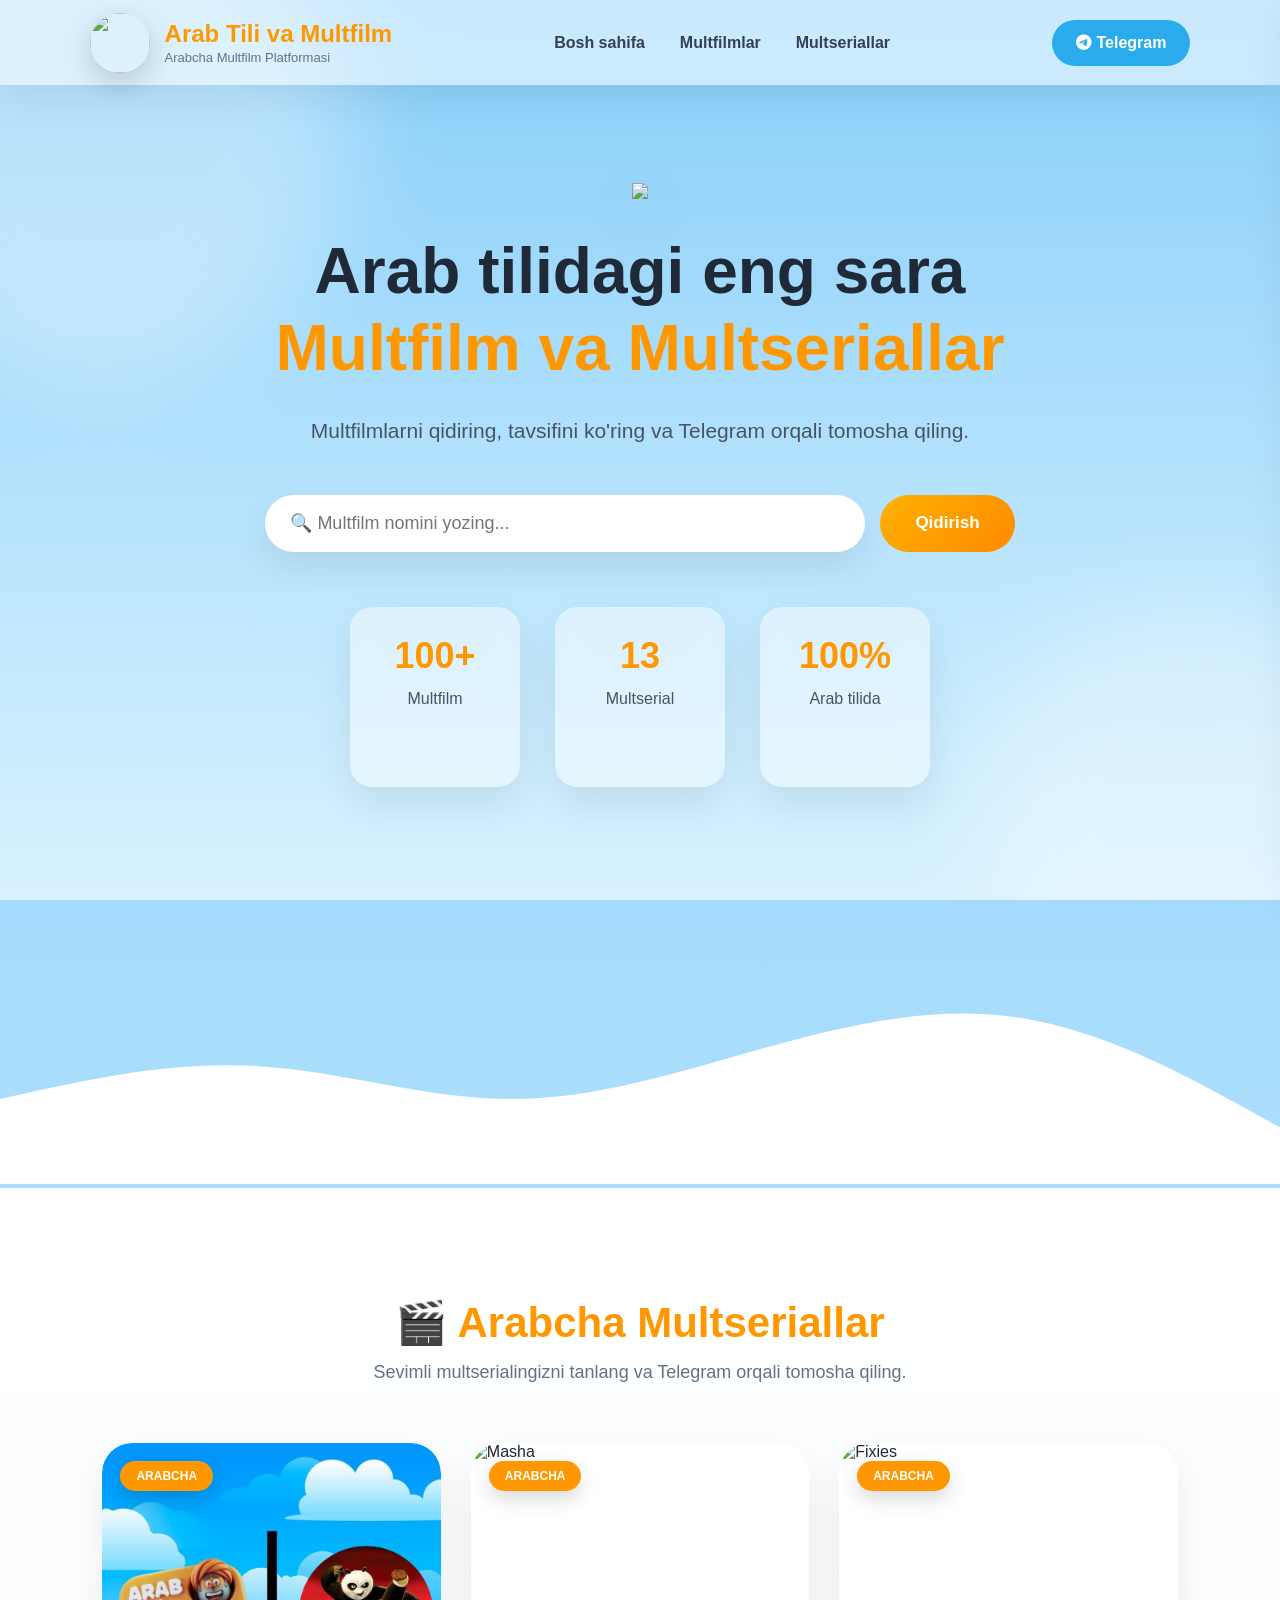
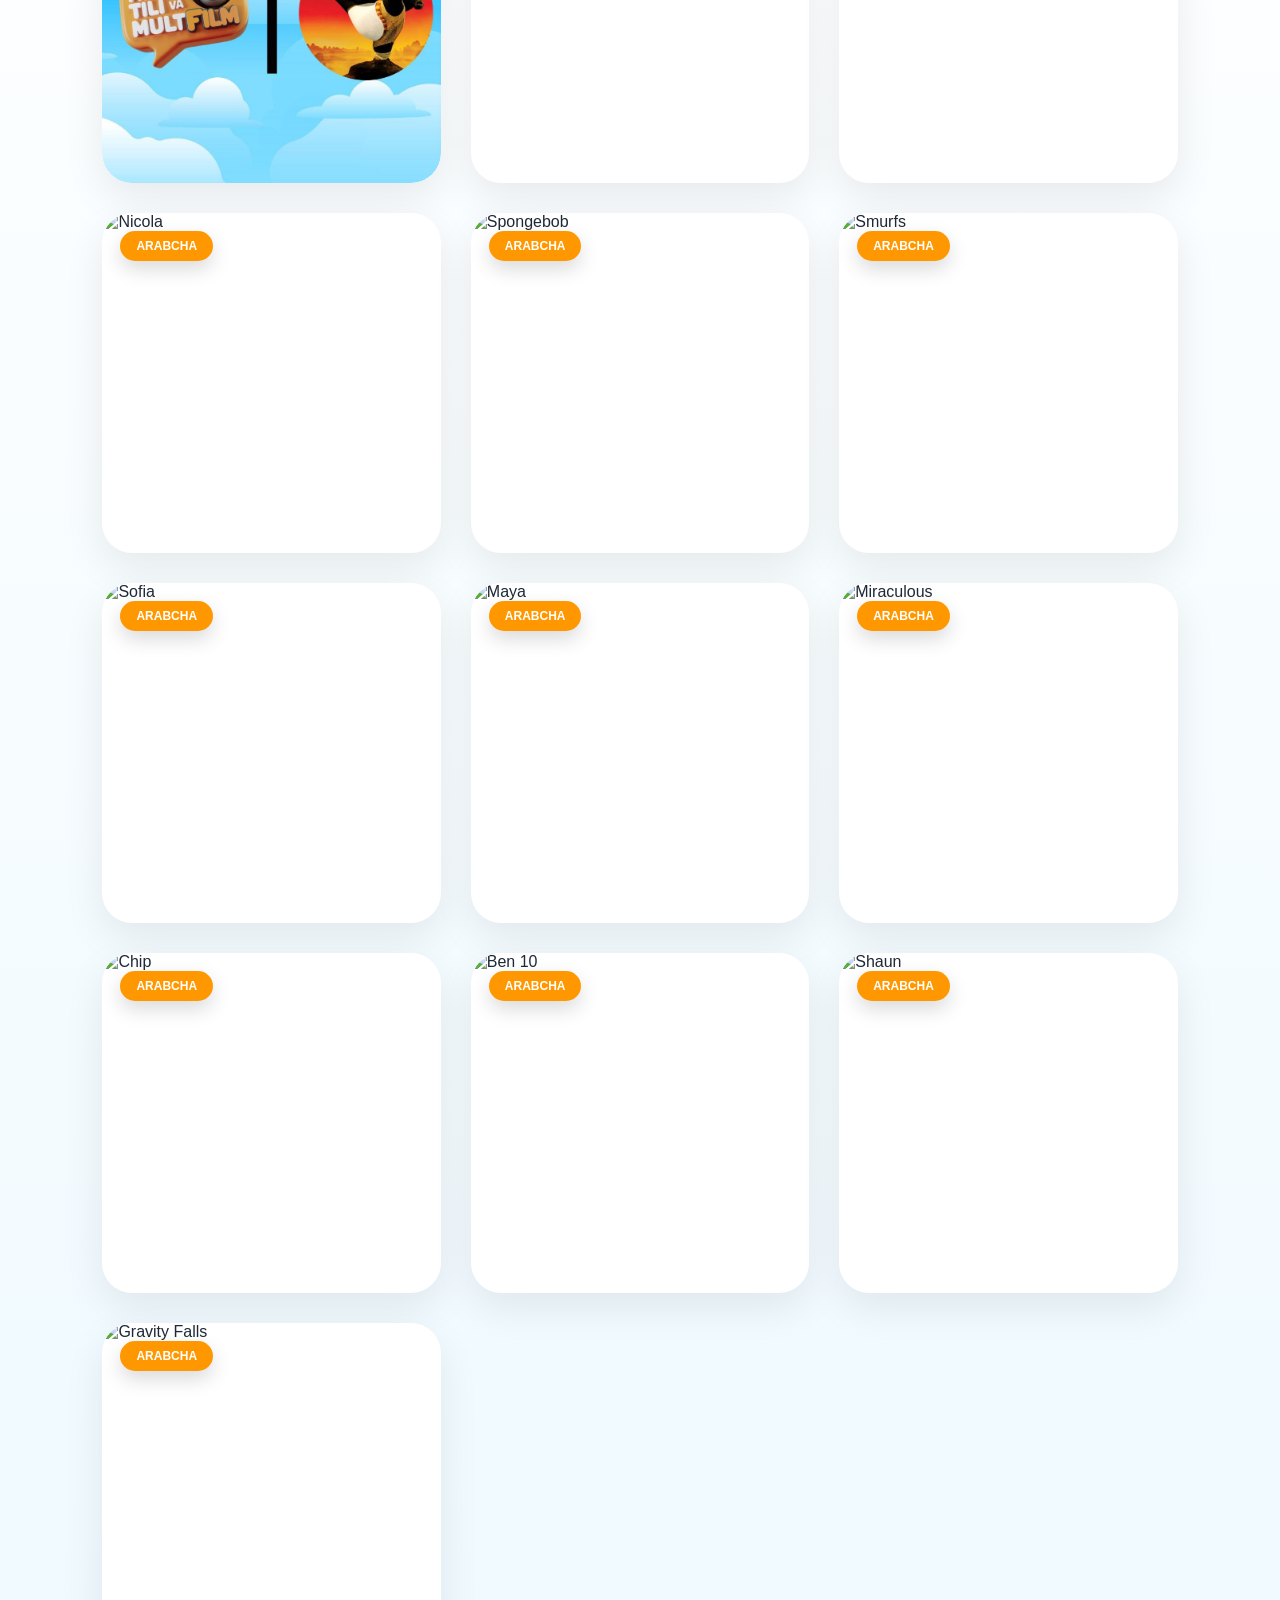
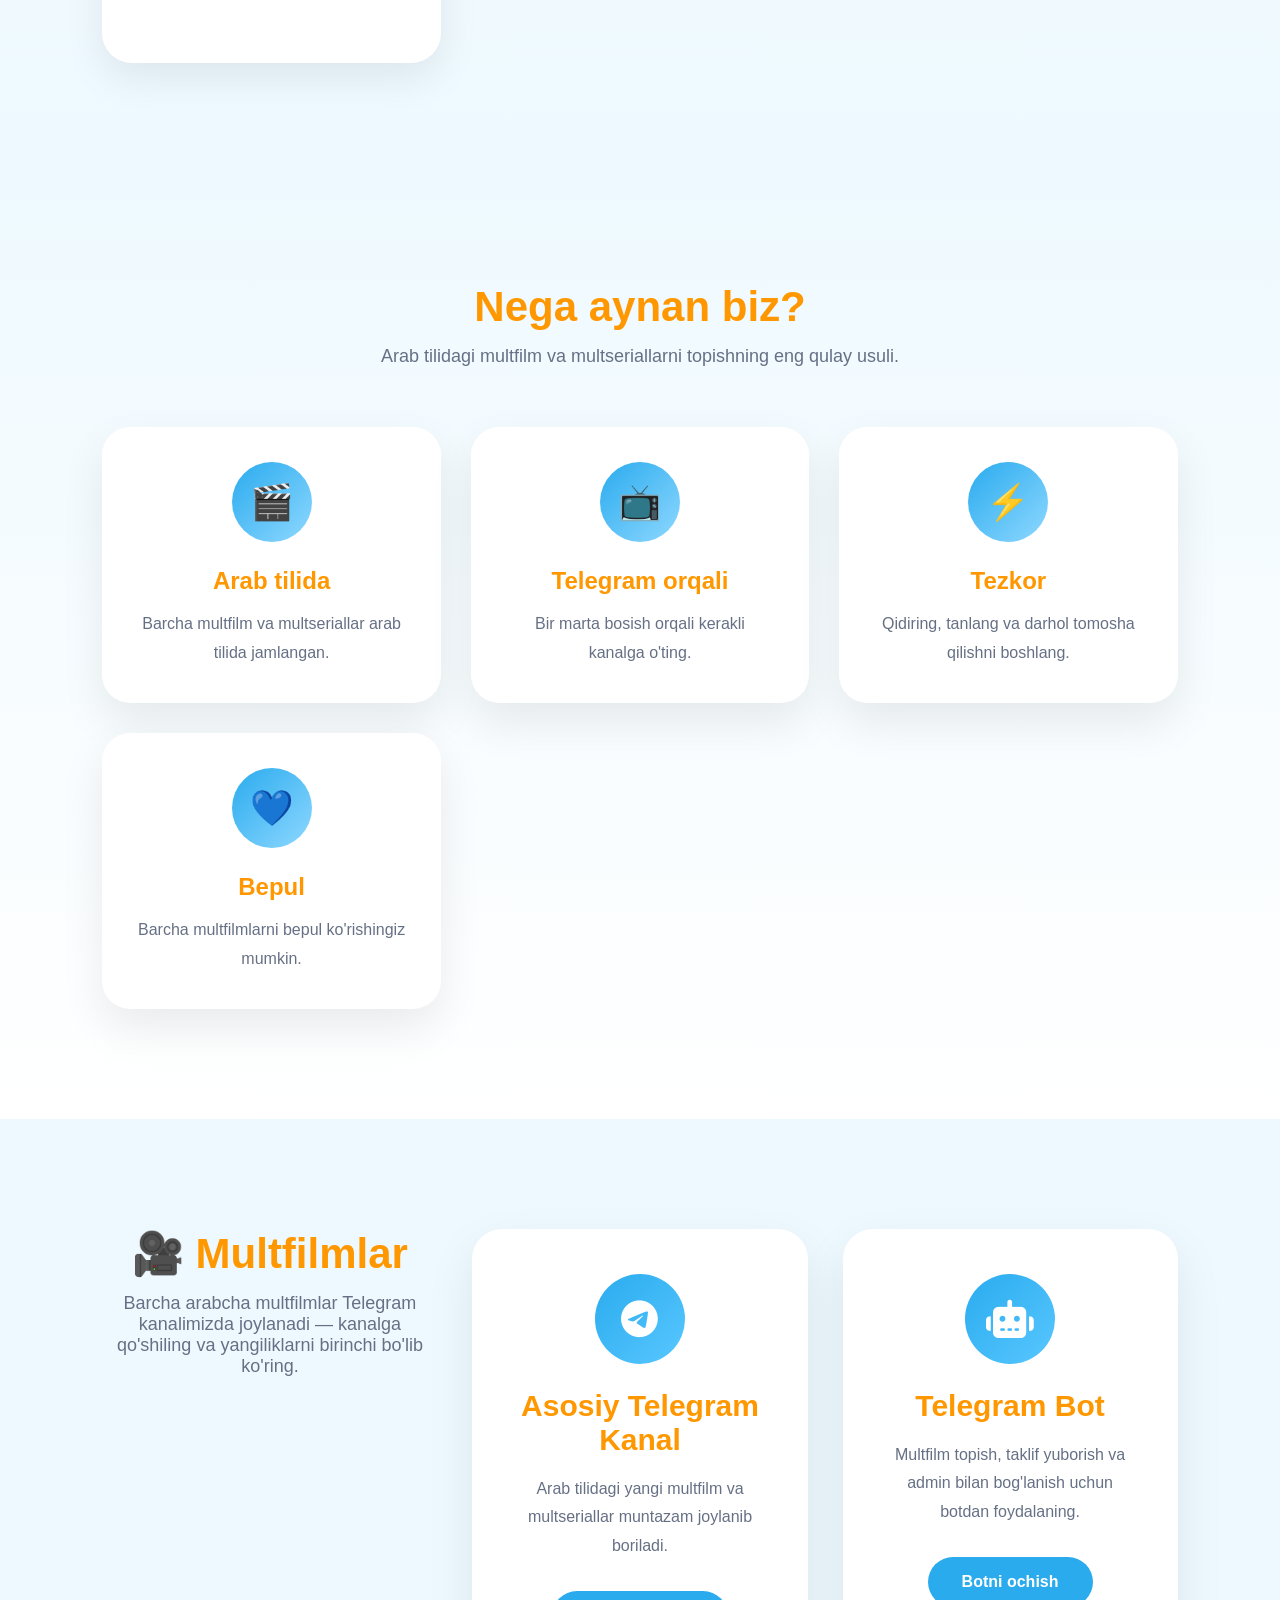
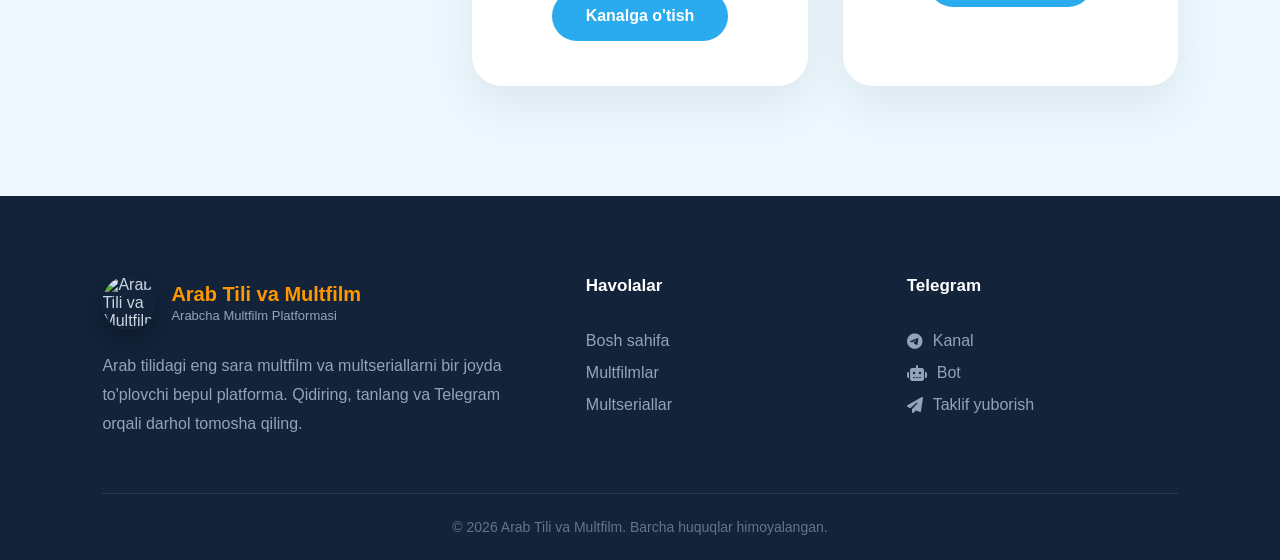
==== commit b93fc5d7: "Update index.html" ====
--- a/index.html
+++ b/index.html
@@ -7,7 +7,43 @@
 
 <meta name="viewport" content="width=device-width, initial-scale=1.0">
 
-<title>Arab Tili va Multfilm</title>
+<title>Arab Tili va Multfilm — Arabcha Multfilm va Multseriallar</title>
+
+<meta name="description" content="Arab tilidagi eng sara multfilm va multseriallar bir joyda. Kung Fu Panda, Masha va Ayiq, Spongebob va boshqa 100+ multfilmni qidiring va Telegram orqali bepul tomosha qiling.">
+
+<meta name="keywords" content="arab tilida multfilm, arabcha multfilm, arabcha multserial, multfilm telegram, bolalar uchun multfilm arab tilida">
+
+<meta name="author" content="Arab Tili va Multfilm">
+
+<link rel="canonical" href="https://arabtili-va-multfilm.vercel.app/">
+
+<link rel="icon" type="image/png" href="logo.png">
+
+<meta name="theme-color" content="#ff9800">
+
+<!-- Open Graph / Telegram, Facebook uchun -->
+
+<meta property="og:type" content="website">
+
+<meta property="og:url" content="https://arabtili-va-multfilm.vercel.app/">
+
+<meta property="og:title" content="Arab Tili va Multfilm — Arabcha Multfilm va Multseriallar">
+
+<meta property="og:description" content="Arab tilidagi eng sara multfilm va multseriallarni qidiring, tavsifini ko'ring va Telegram orqali bepul tomosha qiling.">
+
+<meta property="og:image" content="https://arabtili-va-multfilm.vercel.app/logo.png">
+
+<meta property="og:locale" content="uz_UZ">
+
+<!-- Twitter Card -->
+
+<meta name="twitter:card" content="summary_large_image">
+
+<meta name="twitter:title" content="Arab Tili va Multfilm — Arabcha Multfilm va Multseriallar">
+
+<meta name="twitter:description" content="Arab tilidagi eng sara multfilm va multseriallarni qidiring va Telegram orqali bepul tomosha qiling.">
+
+<meta name="twitter:image" content="https://arabtili-va-multfilm.vercel.app/logo.png">
 
 <link rel="stylesheet" href="design.css">
 
@@ -20,9 +56,6 @@
 <link rel="stylesheet"
 href="https://cdnjs.cloudflare.com/ajax/libs/font-awesome/6.6.0/css/all.min.css">
 
-<button id="topButton">
-    <i class="fa-solid fa-arrow-up"></i>
-    </button>
 </head>
 
 
@@ -66,7 +99,30 @@
 
 </a>
 
+<button id="menuToggle" aria-label="Menyu">
+    <span></span>
+    <span></span>
+    <span></span>
+</button>
+
 </header>
+
+<div class="mobile-overlay" id="mobileOverlay"></div>
+
+<nav class="mobile-nav" id="mobileNav">
+
+    <a href="#">Bosh sahifa</a>
+
+    <a href="#movies">Multfilmlar</a>
+
+    <a href="#serials">Multseriallar</a>
+
+    <a href="https://t.me/arabtili_va_multfilm" target="_blank" class="mobile-telegram-btn">
+        <i class="fa-brands fa-telegram"></i>
+        Telegram
+    </a>
+
+</nav>
 
 
 
@@ -318,7 +374,13 @@
     </div>
     
     </div>
-    
+
+    <div class="no-results" id="noResults">
+        <div class="no-results-icon">🔍</div>
+        <h3>Bunday multserial topilmadi</h3>
+        <p>Boshqa nom bilan qidirib ko'ring yoki barcha ro'yxatni tomosha qiling.</p>
+    </div>
+
     </section>
     <!-- WHY US -->
 
@@ -397,7 +459,17 @@
     </section>
     <!-- TELEGRAM -->
 
-<section class="telegram-section">
+<section class="telegram-section" id="movies">
+
+    <div class="section-title">
+
+    <h2>🎥 Multfilmlar</h2>
+
+    <p>
+    Barcha arabcha multfilmlar Telegram kanalimizda joylanadi — kanalga qo'shiling va yangiliklarni birinchi bo'lib ko'ring.
+    </p>
+
+    </div>
 
     <div class="telegram-card">
     
@@ -436,3 +508,61 @@
     </div>
     
     </section>
+
+    <!-- FOOTER -->
+
+    <footer class="site-footer">
+
+        <div class="footer-top">
+
+            <div class="footer-brand">
+                <div class="footer-logo">
+                    <img src="logo.png" alt="Arab Tili va Multfilm">
+                    <div>
+                        <h2>Arab Tili va Multfilm</h2>
+                        <p>Arabcha Multfilm Platformasi</p>
+                    </div>
+                </div>
+                <p class="footer-desc">
+                    Arab tilidagi eng sara multfilm va multseriallarni bir joyda
+                    to'plovchi bepul platforma. Qidiring, tanlang va Telegram
+                    orqali darhol tomosha qiling.
+                </p>
+            </div>
+
+            <div class="footer-links">
+                <h3>Havolalar</h3>
+                <a href="#">Bosh sahifa</a>
+                <a href="#movies">Multfilmlar</a>
+                <a href="#serials">Multseriallar</a>
+            </div>
+
+            <div class="footer-links">
+                <h3>Telegram</h3>
+                <a href="https://t.me/arabtili_va_multfilm" target="_blank">
+                    <i class="fa-brands fa-telegram"></i> Kanal
+                </a>
+                <a href="https://t.me/arabtili_va_multfilm_bot" target="_blank">
+                    <i class="fa-solid fa-robot"></i> Bot
+                </a>
+                <a href="https://t.me/arabtili_va_multfilm_bot" target="_blank">
+                    <i class="fa-solid fa-paper-plane"></i> Taklif yuborish
+                </a>
+            </div>
+
+        </div>
+
+        <div class="footer-bottom">
+            <p>&copy; <span id="year"></span> Arab Tili va Multfilm. Barcha huquqlar himoyalangan.</p>
+        </div>
+
+    </footer>
+
+    <button id="topButton">
+        <i class="fa-solid fa-arrow-up"></i>
+    </button>
+
+    <script src="app.js"></script>
+
+</body>
+</html>
--- a/design.css
+++ b/design.css
@@ -0,0 +1,1808 @@
+/* =======================================================
+   ARAB TILI VA MULTFILM
+   Premium UI v2
+======================================================= */
+
+*{
+    margin:0;
+    padding:0;
+    box-sizing:border-box;
+    font-family:'Poppins',sans-serif;
+    scroll-behavior:smooth;
+    }
+    
+    body{
+    
+    background:linear-gradient(180deg,#87CEFA,#DDF4FF,#ffffff);
+    
+    color:#1f2937;
+    
+    overflow-x:hidden;
+    
+    }
+    
+    /* Scroll */
+    
+    ::-webkit-scrollbar{
+    width:10px;
+    }
+    
+    ::-webkit-scrollbar-thumb{
+    
+    background:#ffb000;
+    
+    border-radius:50px;
+    
+    }
+    
+    /* HEADER */
+    
+    header{
+    
+    position:fixed;
+    
+    top:0;
+    left:0;
+    
+    width:100%;
+    
+    height:85px;
+    
+    display:flex;
+    
+    justify-content:space-between;
+    
+    align-items:center;
+    
+    padding:0 7%;
+    
+    background:rgba(255,255,255,.55);
+    
+    backdrop-filter:blur(18px);
+    
+    box-shadow:0 10px 40px rgba(0,0,0,.08);
+    
+    z-index:9999;
+
+    transition:height .35s ease, background .35s ease;
+    
+    }
+
+    header.scrolled{
+
+        height:70px;
+
+        background:rgba(255,255,255,.88);
+
+    }
+    
+    .logo-box{
+    
+    display:flex;
+    
+    align-items:center;
+    
+    gap:15px;
+    
+    }
+    
+    .logo-box img{
+    
+    width:60px;
+    
+    height:60px;
+    
+    border-radius:50%;
+    
+    box-shadow:0 10px 30px rgba(0,0,0,.18);
+    
+    }
+    
+    .logo-box h2{
+    
+    font-size:24px;
+    
+    color:#ff9800;
+    
+    font-weight:700;
+    
+    }
+    
+    .logo-box p{
+    
+    font-size:13px;
+    
+    color:#667085;
+    
+    margin-top:2px;
+    
+    }
+    
+    nav{
+    
+    display:flex;
+    
+    gap:35px;
+    
+    }
+    
+    nav a{
+    
+    text-decoration:none;
+    
+    font-weight:600;
+    
+    color:#344054;
+    
+    transition:.35s;
+    
+    }
+    
+    nav a:hover{
+    
+    color:#ff9800;
+    
+    }
+    
+    .telegram-btn{
+    
+    padding:14px 24px;
+    
+    background:#2AABEE;
+    
+    color:white;
+    
+    text-decoration:none;
+    
+    border-radius:50px;
+    
+    font-weight:600;
+    
+    transition:.35s;
+    
+    }
+    
+    .telegram-btn:hover{
+    
+    transform:translateY(-4px);
+    
+    box-shadow:0 15px 30px rgba(42,171,238,.35);
+    
+    }
+    
+    /* HERO */
+    
+    .hero{
+    
+    min-height:100vh;
+    
+    display:flex;
+    
+    justify-content:center;
+    
+    align-items:center;
+    
+    padding:150px 8% 80px;
+    
+    position:relative;
+    
+    overflow:hidden;
+
+    background-image:
+linear-gradient(
+rgba(135,206,250,.78),
+rgba(221,244,255,.92)
+),
+url("images/hero-bg.jpg");
+
+background-size:cover;
+
+background-position:center;
+    
+    }
+    
+    /* Bulut */
+    
+    .hero::before{
+    
+    content:"";
+    
+    position:absolute;
+    
+    width:500px;
+    
+    height:500px;
+    
+    background:white;
+    
+    opacity:.35;
+    
+    border-radius:50%;
+    
+    left:-150px;
+    
+    top:-120px;
+    
+    filter:blur(50px);
+    
+    animation:cloud1 10s infinite ease-in-out;
+    
+    }
+    
+    .hero::after{
+    
+    content:"";
+    
+    position:absolute;
+    
+    width:420px;
+    
+    height:420px;
+    
+    background:white;
+    
+    opacity:.30;
+    
+    border-radius:50%;
+    
+    right:-120px;
+    
+    bottom:-120px;
+    
+    filter:blur(45px);
+    
+    animation:cloud2 13s infinite ease-in-out;
+    
+    }
+    
+    .hero-content{
+    
+    max-width:900px;
+    
+    text-align:center;
+    
+    position:relative;
+    
+    z-index:2;
+    
+    }
+    
+    .hero-logo{
+    
+    width:170px;
+    
+    margin-bottom:30px;
+    
+    filter:drop-shadow(0 20px 30px rgba(0,0,0,.15));
+    
+    animation:float 4s infinite ease-in-out;
+    
+    }
+    
+    .hero h1{
+    
+    font-size:64px;
+    
+    font-weight:800;
+    
+    line-height:1.2;
+    
+    margin-bottom:25px;
+    
+    }
+    
+    .hero h1 span{
+    
+    color:#ff9800;
+    
+    }
+    
+    .hero p{
+    
+    font-size:21px;
+    
+    line-height:1.8;
+    
+    color:#475467;
+    
+    margin-bottom:45px;
+    
+    }
+    
+    /* SEARCH */
+    
+    .search-area{
+    
+    display:flex;
+    
+    justify-content:center;
+    
+    gap:15px;
+    
+    margin-bottom:55px;
+    
+    }
+    
+    .search-area input{
+    
+    width:600px;
+    
+    max-width:100%;
+    
+    padding:18px 25px;
+    
+    border:none;
+    
+    border-radius:60px;
+    
+    font-size:18px;
+    
+    outline:none;
+    
+    background:white;
+    
+    box-shadow:0 15px 35px rgba(0,0,0,.08);
+    
+    transition:.35s;
+    
+    }
+    
+    .search-area input:focus{
+    
+    transform:scale(1.03);
+    
+    box-shadow:0 20px 45px rgba(255,152,0,.20);
+    
+    }
+    
+    .search-area button{
+    
+    padding:18px 35px;
+    
+    border:none;
+    
+    border-radius:60px;
+    
+    background:linear-gradient(135deg,#ffb100,#ff8a00);
+    
+    color:white;
+    
+    font-size:17px;
+    
+    font-weight:700;
+    
+    cursor:pointer;
+    
+    transition:.35s;
+    
+    }
+    
+    .search-area button:hover{
+    
+    transform:translateY(-4px);
+    
+    box-shadow:0 15px 35px rgba(255,152,0,.30);
+    
+    }
+    
+    /* STATS */
+    
+    .stats{
+    
+    display:flex;
+    
+    justify-content:center;
+    
+    gap:35px;
+    
+    flex-wrap:wrap;
+    
+    }
+    
+    .stats div{
+    
+    background:rgba(255,255,255,.45);
+    
+    backdrop-filter:blur(15px);
+    
+    padding:28px 35px;
+    
+    border-radius:22px;
+    
+    min-width:170px;
+    
+    box-shadow:0 18px 40px rgba(0,0,0,.08);
+    
+    transition:.35s;
+    
+    }
+    
+    .stats div:hover{
+    
+    transform:translateY(-8px);
+    
+    }
+    
+    .stats h2{
+    
+    font-size:36px;
+    
+    color:#ff9800;
+    
+    margin-bottom:8px;
+    
+    }
+    
+    .stats p{
+    
+    font-size:16px;
+    
+    }
+    
+    /* MAIN CHANNEL */
+    
+    .main-channel{
+    
+    width:88%;
+    
+    margin:auto;
+    
+    margin-top:-50px;
+    
+    display:flex;
+    
+    gap:50px;
+    
+    align-items:center;
+    
+    padding:45px;
+    
+    background:white;
+    
+    border-radius:35px;
+    
+    box-shadow:0 25px 60px rgba(0,0,0,.08);
+    
+    }
+    
+    .channel-left img{
+    
+    width:170px;
+    
+    border-radius:30px;
+    
+    }
+    
+    .channel-right span{
+    
+    color:#2AABEE;
+    
+    font-weight:700;
+    
+    }
+    
+    .channel-right h2{
+    
+    font-size:42px;
+    
+    margin:15px 0;
+    
+    color:#ff9800;
+    
+    }
+    
+    .channel-right p{
+    
+    font-size:18px;
+    
+    line-height:1.8;
+    
+    margin-bottom:30px;
+    
+    }
+    
+    .channel-right a{
+    
+    display:inline-block;
+    
+    padding:18px 35px;
+    
+    background:#2AABEE;
+    
+    border-radius:60px;
+    
+    color:white;
+    
+    text-decoration:none;
+    
+    font-weight:700;
+    
+    transition:.35s;
+    
+    }
+    
+    .channel-right a:hover{
+    
+    transform:translateY(-4px);
+    
+    }
+    
+    /* Animation */
+    
+    @keyframes float{
+    
+    50%{
+    
+    transform:translateY(-12px);
+    
+    }
+    
+    }
+    
+    @keyframes cloud1{
+    
+    50%{
+    
+    transform:translateX(40px);
+    
+    }
+    
+    }
+    
+    @keyframes cloud2{
+    
+    50%{
+    
+    transform:translateX(-40px);
+    
+    }
+    
+    }
+    /*=========================
+   SERIAL SECTION
+=========================*/
+
+.serial-section{
+
+    padding:110px 8%;
+    
+    background:#fff;
+    
+    }
+    
+    .section-title{
+    
+    text-align:center;
+    
+    margin-bottom:60px;
+    
+    }
+    
+    .section-title h2{
+    
+    font-size:42px;
+    
+    color:#ff9800;
+    
+    margin-bottom:15px;
+    
+    }
+    
+    .section-title p{
+    
+    font-size:18px;
+    
+    color:#667085;
+    
+    }
+    
+    .serial-grid{
+    
+    display:grid;
+    
+    grid-template-columns:repeat(auto-fit,minmax(250px,1fr));
+    
+    gap:30px;
+    
+    }
+    
+    .serial-card{
+    
+    position:relative;
+    
+    overflow:hidden;
+    
+    border-radius:24px;
+    
+    background:white;
+    
+    box-shadow:0 15px 40px rgba(0,0,0,.08);
+    
+    transition:.4s;
+    
+    }
+    
+    .serial-card:hover{
+    
+    transform:translateY(-10px);
+    
+    box-shadow:0 30px 60px rgba(0,0,0,.15);
+    
+    }
+    
+    .serial-card img{
+    
+    width:100%;
+    
+    height:340px;
+    
+    object-fit:cover;
+    
+    display:block;
+    
+    transition:.45s;
+    
+    }
+    
+    .serial-card:hover img{
+    
+    transform:scale(1.08);
+    
+    }
+    
+    .serial-info{
+    
+    padding:22px;
+    
+    text-align:center;
+    
+    }
+    
+    .serial-info h3{
+    
+    font-size:22px;
+    
+    margin-bottom:18px;
+    
+    color:#1f2937;
+    
+    }
+    
+    .serial-info a{
+    
+    display:inline-block;
+    
+    padding:13px 28px;
+    
+    border-radius:40px;
+    
+    background:linear-gradient(135deg,#ffb100,#ff8400);
+    
+    color:white;
+    
+    font-weight:600;
+    
+    text-decoration:none;
+    
+    transition:.35s;
+    
+    }
+    
+    .serial-info a:hover{
+    
+    transform:scale(1.05);
+    
+    box-shadow:0 12px 25px rgba(255,153,0,.35);
+    
+    }
+    /*=================================
+      PREMIUM HOVER EFFECT
+      (faqat sichqonchali qurilmalar uchun — telefon/planshetda ishlamaydi)
+==================================*/
+
+.serial-card{
+
+    position:relative;
+    
+    cursor:pointer;
+    
+    }
+
+@media (hover:hover) and (pointer:fine){
+
+    .serial-card::after{
+    
+    content:"";
+    
+    position:absolute;
+    
+    left:0;
+    top:0;
+    
+    width:100%;
+    height:340px;
+    
+    background:linear-gradient(
+    to top,
+    rgba(0,0,0,.85),
+    rgba(0,0,0,.15)
+    );
+    
+    opacity:0;
+    
+    transition:.4s;
+    
+    }
+    
+    .serial-card:hover::after{
+    
+    opacity:1;
+    
+    }
+    
+    .serial-info{
+    
+    position:absolute;
+    
+    left:0;
+    bottom:-100%;
+    
+    width:100%;
+    
+    padding:25px;
+    
+    z-index:10;
+    
+    transition:.45s;
+    
+    }
+    
+    .serial-card:hover .serial-info{
+    
+    bottom:0;
+    
+    }
+    
+    .serial-info h3{
+    
+    color:white;
+    
+    font-size:24px;
+    
+    margin-bottom:18px;
+    
+    }
+    
+    .serial-info a{
+    
+    background:#2AABEE;
+    
+    color:white;
+    
+    font-weight:700;
+    
+    }
+    
+    .serial-info a:hover{
+    
+    background:#1b9de2;
+    
+    }
+
+}
+
+/* TELEFON / PLANSHET (touch) — nom va tugma rasm ostida doim ko'rinadi, hover shart emas */
+
+@media (hover:none), (pointer:coarse){
+
+    .serial-info{
+
+    position:relative;
+
+    text-align:center;
+
+    }
+
+}
+    .serial-card::before{
+
+        content:"ARABCHA";
+        
+        position:absolute;
+        
+        top:18px;
+        
+        left:18px;
+        
+        padding:8px 16px;
+        
+        border-radius:40px;
+        
+        background:#ff9800;
+        
+        color:white;
+        
+        font-size:12px;
+        
+        font-weight:700;
+        
+        z-index:15;
+        
+        box-shadow:0 8px 20px rgba(0,0,0,.15);
+        
+        }
+        .serial-card{
+
+            border-radius:30px;
+            
+            overflow:hidden;
+            
+            }
+            
+            .serial-card img{
+            
+            border-radius:30px;
+            
+            }
+            .serial-section{
+
+                background:
+                
+                linear-gradient(
+                180deg,
+                #ffffff,
+                #eef9ff
+                );
+                
+                }
+                /*========================
+ FEATURED
+========================*/
+
+
+    
+    .section-header h2{
+    
+    font-size:42px;
+    
+    color:#ff9800;
+    
+    margin-bottom:12px;
+    
+    }
+    
+    .section-header p{
+    
+    color:#667085;
+    
+    font-size:18px;
+    
+    }
+    
+    .featured-slider{
+    
+    display:flex;
+    
+    gap:25px;
+    
+    overflow-x:auto;
+    
+    padding-bottom:15px;
+    
+    scroll-behavior:smooth;
+    
+    }
+    
+    .featured-slider::-webkit-scrollbar{
+    
+    display:none;
+    
+    }
+    
+    .featured-card{
+    
+    min-width:240px;
+    
+    height:340px;
+    
+    border-radius:24px;
+    
+    overflow:hidden;
+    
+    box-shadow:0 15px 40px rgba(0,0,0,.12);
+    
+    transition:.4s;
+    
+    cursor:pointer;
+    
+    }
+    
+    .featured-card:hover{
+    
+    transform:scale(1.07);
+    
+    }
+    
+    .featured-card img{
+    
+    width:100%;
+    
+    height:100%;
+    
+    object-fit:cover;
+    
+    }
+    /*=========================
+ WHY US
+=========================*/
+
+.why-us{
+
+    padding:110px 8%;
+    
+    background:linear-gradient(180deg,#eef9ff,#ffffff);
+    
+    }
+    
+    .why-grid{
+    
+    display:grid;
+    
+    grid-template-columns:repeat(auto-fit,minmax(250px,1fr));
+    
+    gap:30px;
+    
+    margin-top:50px;
+    
+    }
+    
+    .why-card{
+    
+    background:white;
+    
+    padding:35px;
+    
+    border-radius:28px;
+    
+    text-align:center;
+    
+    box-shadow:0 20px 45px rgba(0,0,0,.08);
+    
+    transition:.35s;
+    
+    }
+    
+    .why-card:hover{
+    
+    transform:translateY(-10px);
+    
+    }
+    
+    .why-icon{
+    
+    width:80px;
+    
+    height:80px;
+    
+    margin:auto;
+    
+    margin-bottom:25px;
+    
+    display:flex;
+    
+    align-items:center;
+    
+    justify-content:center;
+    
+    font-size:35px;
+    
+    background:linear-gradient(135deg,#2AABEE,#8ED8FF);
+    
+    border-radius:50%;
+    
+    color:white;
+    
+    }
+    
+    .why-card h3{
+    
+    margin-bottom:15px;
+    
+    font-size:24px;
+    
+    color:#ff9800;
+    
+    }
+    
+    .why-card p{
+    
+    line-height:1.8;
+    
+    color:#667085;
+    
+    }
+    /*==========================
+ TELEGRAM
+==========================*/
+
+.telegram-section{
+
+    padding:110px 8%;
+    
+    display:grid;
+    
+    grid-template-columns:repeat(auto-fit,minmax(320px,1fr));
+    
+    gap:35px;
+    
+    background:#eef9ff;
+    
+    }
+    
+    .telegram-card{
+    
+    background:white;
+    
+    padding:45px;
+    
+    border-radius:30px;
+    
+    text-align:center;
+    
+    box-shadow:0 20px 50px rgba(0,0,0,.08);
+    
+    transition:.35s;
+    
+    }
+    
+    .telegram-card:hover{
+    
+    transform:translateY(-12px);
+    
+    }
+    
+    .telegram-icon{
+    
+    width:90px;
+    
+    height:90px;
+    
+    margin:auto;
+    
+    margin-bottom:25px;
+    
+    border-radius:50%;
+    
+    display:flex;
+    
+    align-items:center;
+    
+    justify-content:center;
+    
+    font-size:38px;
+    
+    background:linear-gradient(135deg,#2AABEE,#58C7FF);
+    
+    color:white;
+    
+    }
+    
+    .telegram-card h2{
+    
+    font-size:30px;
+    
+    margin-bottom:18px;
+    
+    color:#ff9800;
+    
+    }
+    
+    .telegram-card p{
+    
+    line-height:1.8;
+    
+    color:#667085;
+    
+    margin-bottom:30px;
+    
+    }
+    
+    .telegram-card a{
+    
+    display:inline-block;
+    
+    padding:16px 34px;
+    
+    background:#2AABEE;
+    
+    color:white;
+    
+    text-decoration:none;
+    
+    border-radius:50px;
+    
+    font-weight:700;
+    
+    transition:.3s;
+    
+    }
+    
+    .telegram-card a:hover{
+    
+    transform:translateY(-3px);
+    
+    box-shadow:0 12px 30px rgba(42,171,238,.35);
+    
+    }
+    #topButton{
+
+        position:fixed;
+        
+        right:25px;
+        
+        bottom:25px;
+        
+        width:58px;
+        
+        height:58px;
+        
+        border:none;
+        
+        border-radius:50%;
+        
+        background:#2AABEE;
+        
+        color:white;
+        
+        font-size:22px;
+        
+        cursor:pointer;
+        
+        display:none;
+        
+        box-shadow:0 15px 35px rgba(0,0,0,.2);
+        
+        transition:.35s;
+        
+        z-index:999;
+        
+        }
+        
+        #topButton:hover{
+        
+        transform:translateY(-5px);
+        
+        }
+/*=========================================================
+   MOBIL MENYU (hamburger)
+=========================================================*/
+
+#menuToggle{
+
+    display:none;
+
+    flex-direction:column;
+
+    justify-content:center;
+
+    align-items:center;
+
+    gap:5px;
+
+    width:44px;
+
+    height:44px;
+
+    border:none;
+
+    background:transparent;
+
+    cursor:pointer;
+
+    z-index:10001;
+
+    }
+
+    #menuToggle span{
+
+    display:block;
+
+    width:26px;
+
+    height:3px;
+
+    border-radius:3px;
+
+    background:#344054;
+
+    transition:.35s;
+
+    }
+
+    #menuToggle.active span:nth-child(1){
+
+    transform:translateY(8px) rotate(45deg);
+
+    }
+
+    #menuToggle.active span:nth-child(2){
+
+    opacity:0;
+
+    }
+
+    #menuToggle.active span:nth-child(3){
+
+    transform:translateY(-8px) rotate(-45deg);
+
+    }
+
+.mobile-overlay{
+
+    position:fixed;
+
+    inset:0;
+
+    background:rgba(15,23,42,.45);
+
+    backdrop-filter:blur(2px);
+
+    opacity:0;
+
+    visibility:hidden;
+
+    transition:.35s;
+
+    z-index:9998;
+
+    }
+
+    .mobile-overlay.active{
+
+    opacity:1;
+
+    visibility:visible;
+
+    }
+
+.mobile-nav{
+
+    position:fixed;
+
+    top:0;
+
+    right:-320px;
+
+    width:280px;
+
+    max-width:82%;
+
+    height:100vh;
+
+    background:#ffffff;
+
+    display:flex;
+
+    flex-direction:column;
+
+    gap:8px;
+
+    padding:110px 30px 40px;
+
+    box-shadow:-15px 0 50px rgba(0,0,0,.15);
+
+    transition:right .4s ease;
+
+    z-index:9999;
+
+    }
+
+    .mobile-nav.active{
+
+    right:0;
+
+    }
+
+    .mobile-nav a{
+
+    text-decoration:none;
+
+    font-weight:600;
+
+    font-size:17px;
+
+    color:#344054;
+
+    padding:14px 10px;
+
+    border-radius:12px;
+
+    transition:.25s;
+
+    }
+
+    .mobile-nav a:hover{
+
+    background:#fff4e0;
+
+    color:#ff9800;
+
+    }
+
+    .mobile-telegram-btn{
+
+    margin-top:15px;
+
+    display:flex !important;
+
+    align-items:center;
+
+    justify-content:center;
+
+    gap:10px;
+
+    background:#2AABEE;
+
+    color:white !important;
+
+    border-radius:50px;
+
+    padding:16px !important;
+
+    }
+
+/*=========================================================
+   QIDIRUV NATIJASI TOPILMADI
+=========================================================*/
+
+.no-results{
+
+    display:none;
+
+    text-align:center;
+
+    padding:70px 20px;
+
+    }
+
+    .no-results-icon{
+
+    font-size:48px;
+
+    margin-bottom:18px;
+
+    opacity:.6;
+
+    }
+
+    .no-results h3{
+
+    font-size:24px;
+
+    color:#344054;
+
+    margin-bottom:10px;
+
+    }
+
+    .no-results p{
+
+    color:#667085;
+
+    font-size:16px;
+
+    }
+
+/*=========================================================
+   SCROLL-REVEAL ANIMATSIYA
+=========================================================*/
+
+.reveal{
+
+    opacity:0;
+
+    transform:translateY(35px);
+
+    transition:opacity .7s ease, transform .7s ease;
+
+    }
+
+    .reveal-visible{
+
+    opacity:1;
+
+    transform:translateY(0);
+
+    }
+
+@media (prefers-reduced-motion:reduce){
+
+    .reveal{
+
+    opacity:1;
+
+    transform:none;
+
+    transition:none;
+
+    }
+
+}
+
+/*=========================================================
+   TOP BUTTON — show/hide orqali (JS classList bilan)
+=========================================================*/
+
+#topButton{
+
+    opacity:0;
+
+    pointer-events:none;
+
+    transform:translateY(15px);
+
+    }
+
+    #topButton.show{
+
+    display:flex;
+
+    align-items:center;
+
+    justify-content:center;
+
+    opacity:1;
+
+    pointer-events:auto;
+
+    transform:translateY(0);
+
+    }
+
+/*=========================================================
+   FOOTER
+=========================================================*/
+
+.site-footer{
+
+    background:#12233a;
+
+    color:#cbd5e1;
+
+    padding:80px 8% 0;
+
+    }
+
+    .footer-top{
+
+    display:grid;
+
+    grid-template-columns:1.6fr 1fr 1fr;
+
+    gap:50px;
+
+    padding-bottom:55px;
+
+    border-bottom:1px solid rgba(255,255,255,.1);
+
+    }
+
+    .footer-logo{
+
+    display:flex;
+
+    align-items:center;
+
+    gap:15px;
+
+    margin-bottom:22px;
+
+    }
+
+    .footer-logo img{
+
+    width:54px;
+
+    height:54px;
+
+    border-radius:50%;
+
+    box-shadow:0 10px 25px rgba(0,0,0,.3);
+
+    }
+
+    .footer-logo h2{
+
+    font-size:20px;
+
+    color:#ff9800;
+
+    }
+
+    .footer-logo p{
+
+    font-size:13px;
+
+    color:#94a3b8;
+
+    margin-top:2px;
+
+    }
+
+    .footer-desc{
+
+    line-height:1.8;
+
+    color:#94a3b8;
+
+    max-width:420px;
+
+    }
+
+    .footer-links h3{
+
+    color:#fff;
+
+    font-size:17px;
+
+    margin-bottom:22px;
+
+    }
+
+    .footer-links{
+
+    display:flex;
+
+    flex-direction:column;
+
+    gap:14px;
+
+    }
+
+    .footer-links a{
+
+    color:#94a3b8;
+
+    text-decoration:none;
+
+    transition:.3s;
+
+    display:flex;
+
+    align-items:center;
+
+    gap:10px;
+
+    width:fit-content;
+
+    }
+
+    .footer-links a:hover{
+
+    color:#ff9800;
+
+    transform:translateX(4px);
+
+    }
+
+    .footer-bottom{
+
+    text-align:center;
+
+    padding:25px 0;
+
+    font-size:14px;
+
+    color:#64748b;
+
+    }
+
+/*=========================================================
+   RESPONSIV DIZAYN
+=========================================================*/
+
+@media (max-width:1024px){
+
+    .hero h1{
+
+    font-size:48px;
+
+    }
+
+    .footer-top{
+
+    grid-template-columns:1fr 1fr;
+
+    }
+
+    .footer-brand{
+
+    grid-column:1 / -1;
+
+    }
+
+}
+
+@media (max-width:900px){
+
+    header{
+
+    padding:0 5%;
+
+    }
+
+    nav{
+
+    display:none;
+
+    }
+
+    .telegram-btn{
+
+    display:none;
+
+    }
+
+    #menuToggle{
+
+    display:flex;
+
+    }
+
+}
+
+@media (max-width:768px){
+
+    .hero{
+
+    padding:130px 6% 70px;
+
+    }
+
+    .hero h1{
+
+    font-size:36px;
+
+    }
+
+    .hero p{
+
+    font-size:17px;
+
+    }
+
+    .search-area{
+
+    flex-direction:column;
+
+    align-items:center;
+
+    }
+
+    .search-area input{
+
+    width:100%;
+
+    }
+
+    .search-area button{
+
+    width:100%;
+
+    }
+
+    .stats{
+
+    gap:18px;
+
+    }
+
+    .stats div{
+
+    min-width:140px;
+
+    padding:20px 22px;
+
+    }
+
+    .section-title h2{
+
+    font-size:30px;
+
+    }
+
+    .serial-grid{
+
+    grid-template-columns:repeat(auto-fit,minmax(160px,1fr));
+
+    gap:18px;
+
+    }
+
+    .serial-card img{
+
+    height:220px;
+
+    }
+
+    .why-grid{
+
+    grid-template-columns:1fr;
+
+    }
+
+    .telegram-section{
+
+    grid-template-columns:1fr;
+
+    padding:70px 6%;
+
+    }
+
+    .footer-top{
+
+    grid-template-columns:1fr;
+
+    gap:35px;
+
+    padding-bottom:40px;
+
+    }
+
+    .site-footer{
+
+    padding:60px 6% 0;
+
+    }
+
+}
+
+@media (max-width:480px){
+
+    .logo-box img{
+
+    width:46px;
+
+    height:46px;
+
+    }
+
+    .logo-box h2{
+
+    font-size:18px;
+
+    }
+
+    .logo-box p{
+
+    font-size:11px;
+
+    }
+
+    .hero h1{
+
+    font-size:28px;
+
+    }
+
+    .hero-logo{
+
+    width:120px;
+
+    }
+
+    #topButton{
+
+    width:48px;
+
+    height:48px;
+
+    font-size:18px;
+
+    right:16px;
+
+    bottom:16px;
+
+    }
+
+}
